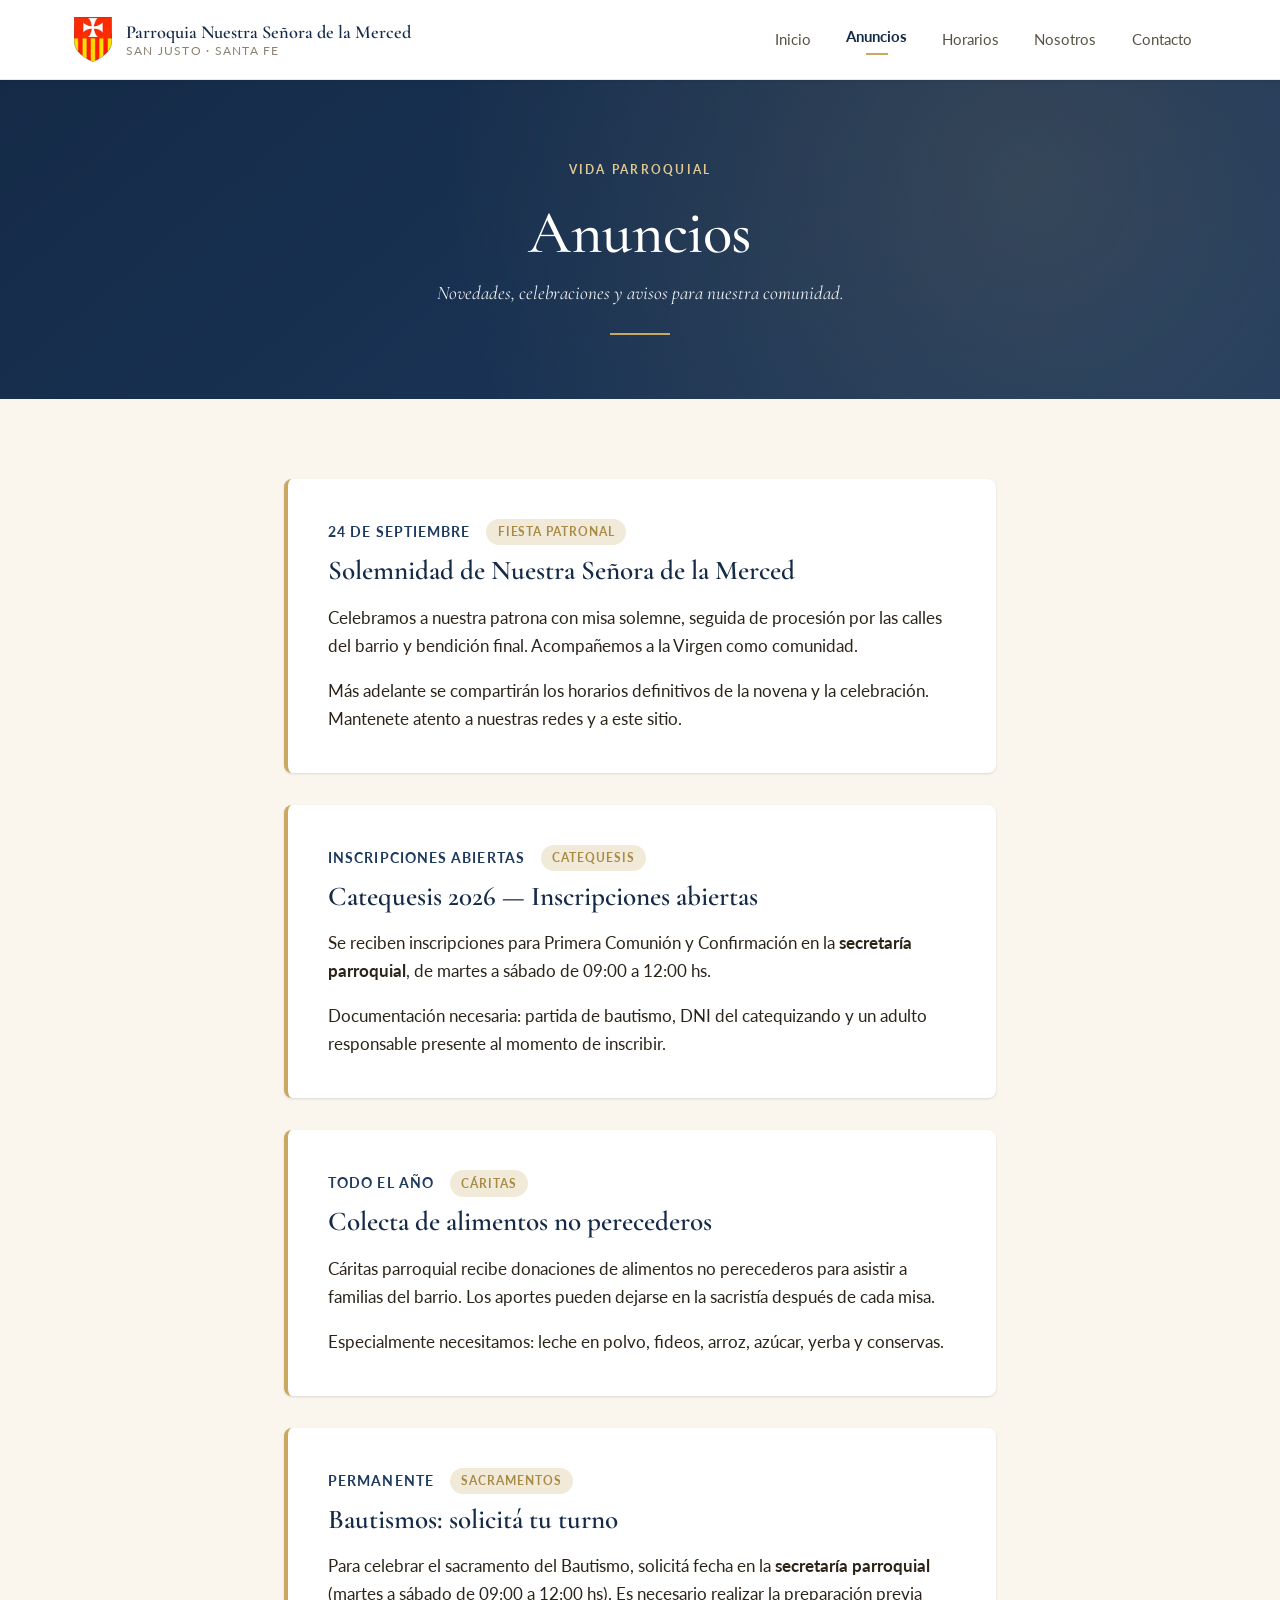
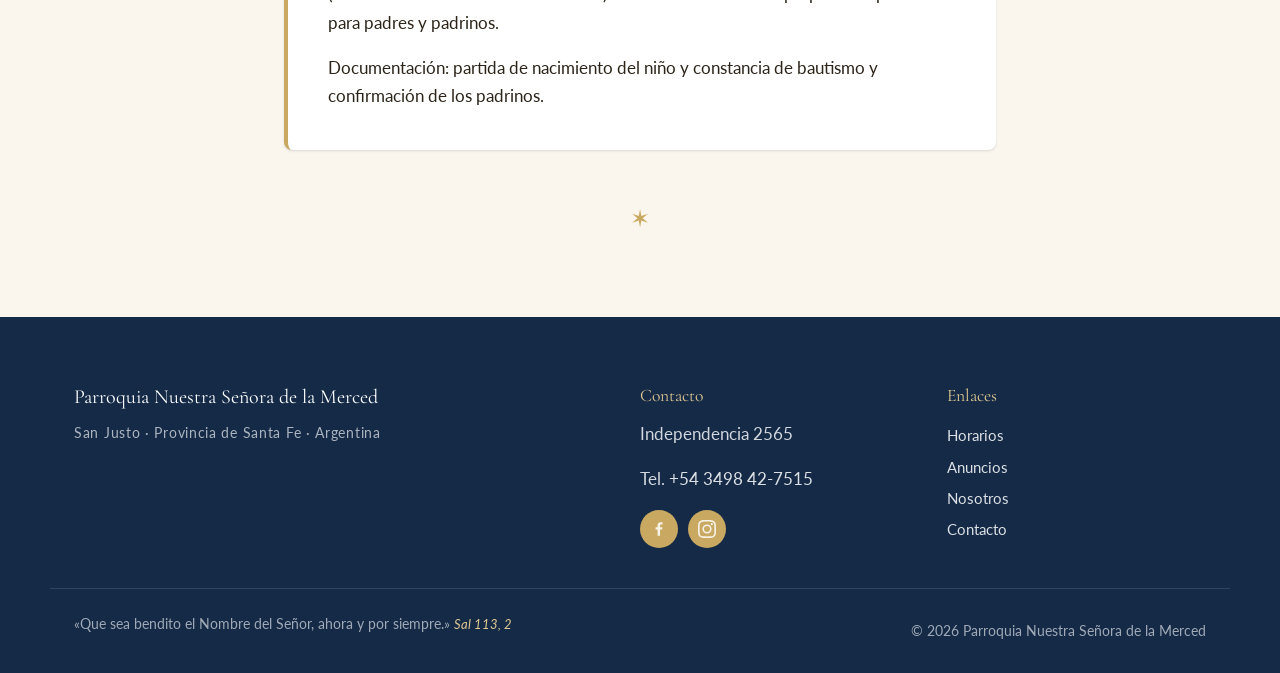
==== anuncios.html @ 60b3f8a2 "Sitio web inicial Parroquia Nuestra Señora de la Merced Sitio estático multipágina con estética cató" ====
<!DOCTYPE html>
<html lang="es-AR">
<head>
  <meta charset="UTF-8">
  <meta name="viewport" content="width=device-width, initial-scale=1.0">
  <title>Anuncios — Parroquia Nuestra Señora de la Merced</title>
  <meta name="description" content="Anuncios y novedades de la Parroquia Nuestra Señora de la Merced de San Justo, Santa Fe.">
  <link rel="icon" type="image/x-icon" href="img/favicon.ico">
  <link rel="preconnect" href="https://fonts.googleapis.com">
  <link rel="preconnect" href="https://fonts.gstatic.com" crossorigin>
  <link href="https://fonts.googleapis.com/css2?family=Cormorant+Garamond:wght@400;500;600;700&family=Lato:wght@300;400;700&display=swap" rel="stylesheet">
  <link rel="stylesheet" href="css/styles.css">
</head>
<body>
  <header class="site-header">
    <div class="header-inner container">
      <a href="index.html" class="brand">
        <span class="brand-mark"><img src="img/escudo.png" alt="Escudo parroquial"></span>
        <span class="brand-text">
          <span class="brand-title">Parroquia Nuestra Señora de la Merced</span>
          <span class="brand-sub">San Justo &middot; Santa Fe</span>
        </span>
      </a>
      <button class="nav-toggle" aria-label="Abrir menú" aria-expanded="false">
        <span></span><span></span><span></span>
      </button>
      <nav class="site-nav" aria-label="Principal">
        <a href="index.html">Inicio</a>
        <a href="anuncios.html" class="active">Anuncios</a>
        <a href="horarios.html">Horarios</a>
        <a href="nosotros.html">Nosotros</a>
        <a href="contacto.html">Contacto</a>
      </nav>
    </div>
  </header>

  <main>
    <section class="page-hero">
      <div class="container">
        <p class="eyebrow">Vida parroquial</p>
        <h1>Anuncios</h1>
        <p class="page-sub">Novedades, celebraciones y avisos para nuestra comunidad.</p>
      </div>
    </section>

    <section class="section">
      <div class="container narrow">
        <!-- ANUNCIO: para agregar uno nuevo, copiá este bloque <article> entero y pegalo arriba del más reciente. Cambiá fecha, título y texto. -->
        <article class="announcement">
          <header class="announcement-head">
            <time class="announcement-date" datetime="2026-09-24">24 de septiembre</time>
            <span class="announcement-tag">Fiesta Patronal</span>
          </header>
          <h2>Solemnidad de Nuestra Señora de la Merced</h2>
          <p>Celebramos a nuestra patrona con misa solemne, seguida de procesión por las calles del barrio y bendición final. Acompañemos a la Virgen como comunidad.</p>
          <p>Más adelante se compartirán los horarios definitivos de la novena y la celebración. Mantenete atento a nuestras redes y a este sitio.</p>
        </article>

        <article class="announcement">
          <header class="announcement-head">
            <time class="announcement-date">Inscripciones abiertas</time>
            <span class="announcement-tag">Catequesis</span>
          </header>
          <h2>Catequesis 2026 — Inscripciones abiertas</h2>
          <p>Se reciben inscripciones para Primera Comunión y Confirmación en la <strong>secretaría parroquial</strong>, de martes a sábado de 09:00 a 12:00 hs.</p>
          <p>Documentación necesaria: partida de bautismo, DNI del catequizando y un adulto responsable presente al momento de inscribir.</p>
        </article>

        <article class="announcement">
          <header class="announcement-head">
            <time class="announcement-date">Todo el año</time>
            <span class="announcement-tag">Cáritas</span>
          </header>
          <h2>Colecta de alimentos no perecederos</h2>
          <p>Cáritas parroquial recibe donaciones de alimentos no perecederos para asistir a familias del barrio. Los aportes pueden dejarse en la sacristía después de cada misa.</p>
          <p>Especialmente necesitamos: leche en polvo, fideos, arroz, azúcar, yerba y conservas.</p>
        </article>

        <article class="announcement">
          <header class="announcement-head">
            <time class="announcement-date">Permanente</time>
            <span class="announcement-tag">Sacramentos</span>
          </header>
          <h2>Bautismos: solicitá tu turno</h2>
          <p>Para celebrar el sacramento del Bautismo, solicitá fecha en la <strong>secretaría parroquial</strong> (martes a sábado de 09:00 a 12:00 hs). Es necesario realizar la preparación previa para padres y padrinos.</p>
          <p>Documentación: partida de nacimiento del niño y constancia de bautismo y confirmación de los padrinos.</p>
        </article>

        <div class="end-mark" aria-hidden="true">✶</div>
      </div>
    </section>
  </main>

  <footer class="site-footer">
    <div class="container footer-grid">
      <div>
        <p class="footer-brand">Parroquia Nuestra Señora de la Merced</p>
        <p class="footer-sub">San Justo &middot; Provincia de Santa Fe &middot; Argentina</p>
      </div>
      <div>
        <p class="footer-heading">Contacto</p>
        <p>Independencia 2565</p>
        <p>Tel. <a href="tel:+543498427515">+54 3498 42-7515</a></p>
        <div class="footer-social">
          <a href="https://www.facebook.com/lamercedsj/" target="_blank" rel="noopener" class="social-link" aria-label="Facebook">
            <svg viewBox="0 0 24 24" aria-hidden="true"><path d="M13.397 20.997v-8.196h2.765l.412-3.209h-3.177V7.548c0-.926.258-1.56 1.587-1.56h1.684V3.127c-.292-.039-1.292-.125-2.46-.125-2.434 0-4.097 1.486-4.097 4.213v2.355h-2.752v3.209h2.752v8.218h3.286z"/></svg>
          </a>
          <a href="https://www.instagram.com/lamercedsj/" target="_blank" rel="noopener" class="social-link" aria-label="Instagram">
            <svg viewBox="0 0 24 24" aria-hidden="true"><path d="M12 2.163c3.204 0 3.584.012 4.85.07 3.252.148 4.771 1.691 4.919 4.919.058 1.265.069 1.645.069 4.849 0 3.205-.012 3.584-.069 4.849-.149 3.225-1.664 4.771-4.919 4.919-1.266.058-1.644.07-4.85.07-3.204 0-3.584-.012-4.849-.07-3.26-.149-4.771-1.699-4.919-4.92-.058-1.265-.07-1.644-.07-4.849 0-3.204.013-3.583.07-4.849.149-3.227 1.664-4.771 4.919-4.919 1.266-.057 1.645-.069 4.849-.069zM12 0C8.741 0 8.333.014 7.053.072 2.695.272.273 2.69.073 7.052.014 8.333 0 8.741 0 12c0 3.259.014 3.668.072 4.948.2 4.358 2.618 6.78 6.98 6.98C8.333 23.986 8.741 24 12 24c3.259 0 3.668-.014 4.948-.072 4.354-.2 6.782-2.618 6.979-6.98.059-1.28.073-1.689.073-4.948 0-3.259-.014-3.667-.072-4.947-.196-4.354-2.617-6.78-6.979-6.98C15.668.014 15.259 0 12 0zm0 5.838a6.162 6.162 0 100 12.324 6.162 6.162 0 000-12.324zM12 16a4 4 0 110-8 4 4 0 010 8zm6.406-11.845a1.44 1.44 0 100 2.881 1.44 1.44 0 000-2.881z"/></svg>
          </a>
        </div>
      </div>
      <div>
        <p class="footer-heading">Enlaces</p>
        <ul class="footer-links">
          <li><a href="horarios.html">Horarios</a></li>
          <li><a href="anuncios.html">Anuncios</a></li>
          <li><a href="nosotros.html">Nosotros</a></li>
          <li><a href="contacto.html">Contacto</a></li>
        </ul>
      </div>
    </div>
    <div class="container footer-bottom">
      <p>«Que sea bendito el Nombre del Señor, ahora y por siempre.» <span class="cite">Sal 113, 2</span></p>
      <p class="copyright">© <span id="year"></span> Parroquia Nuestra Señora de la Merced</p>
    </div>
  </footer>

  <script src="js/main.js"></script>
</body>
</html>
---- css/styles.css ----
/* =========================================================
   Parroquia Nuestra Señora de la Merced — Hoja de estilos
   Paleta: azul mariano, dorado, crema. Estilo clásico católico.
   ========================================================= */

:root {
  --color-primary: #1e3a5f;
  --color-primary-dark: #142a47;
  --color-primary-light: #2d4f7a;
  --color-gold: #c9a961;
  --color-gold-dark: #a88b46;
  --color-gold-light: #e1c891;
  --color-cream: #faf6ee;
  --color-cream-dark: #f1ead9;
  --color-text: #2c2419;
  --color-text-soft: #5a5246;
  --color-muted: #8a8275;
  --color-white: #ffffff;
  --color-overlay: rgba(20, 42, 71, 0.78);

  --font-serif: 'Cormorant Garamond', 'Garamond', Georgia, serif;
  --font-sans: 'Lato', -apple-system, BlinkMacSystemFont, 'Segoe UI', sans-serif;

  --shadow-sm: 0 1px 3px rgba(20, 42, 71, 0.08), 0 1px 2px rgba(20, 42, 71, 0.06);
  --shadow-md: 0 4px 12px rgba(20, 42, 71, 0.10), 0 2px 4px rgba(20, 42, 71, 0.06);
  --shadow-lg: 0 12px 32px rgba(20, 42, 71, 0.14);

  --radius-sm: 4px;
  --radius-md: 8px;

  --container-max: 1180px;
  --container-narrow: 760px;
}

/* ---------- Reset / base ---------- */
*, *::before, *::after { box-sizing: border-box; }
html { scroll-behavior: smooth; }
body {
  margin: 0;
  font-family: var(--font-sans);
  font-size: 17px;
  line-height: 1.65;
  color: var(--color-text);
  background: var(--color-cream);
  -webkit-font-smoothing: antialiased;
  -moz-osx-font-smoothing: grayscale;
}
img { max-width: 100%; display: block; }
a { color: var(--color-primary); text-decoration: none; transition: color .2s ease; }
a:hover { color: var(--color-gold-dark); }

h1, h2, h3, h4 {
  font-family: var(--font-serif);
  font-weight: 600;
  color: var(--color-primary-dark);
  line-height: 1.2;
  margin: 0 0 .6em;
}
h1 { font-size: clamp(2.4rem, 5vw, 3.8rem); letter-spacing: -0.01em; }
h2 { font-size: clamp(1.8rem, 3.5vw, 2.6rem); }
h3 { font-size: 1.45rem; }

p { margin: 0 0 1em; }

.container {
  max-width: var(--container-max);
  margin: 0 auto;
  padding: 0 1.5rem;
}
.container.narrow {
  max-width: var(--container-narrow);
}

.cite {
  font-style: italic;
  color: var(--color-gold-dark);
  font-size: 0.92em;
  white-space: nowrap;
}

.eyebrow {
  text-transform: uppercase;
  letter-spacing: 0.18em;
  font-size: 0.78rem;
  color: var(--color-gold);
  font-weight: 700;
  margin-bottom: 1rem;
}

/* ---------- Header / Navegación ---------- */
.site-header {
  background: var(--color-white);
  border-bottom: 1px solid var(--color-cream-dark);
  box-shadow: var(--shadow-sm);
  position: sticky;
  top: 0;
  z-index: 100;
}
.header-inner {
  display: flex;
  align-items: center;
  justify-content: space-between;
  gap: 2rem;
  padding-top: 1rem;
  padding-bottom: 1rem;
}
.brand {
  display: flex;
  align-items: center;
  gap: 0.85rem;
  color: var(--color-primary-dark);
}
.brand:hover { color: var(--color-primary-dark); }
.brand-mark {
  font-size: 1.8rem;
  color: var(--color-gold);
  line-height: 1;
  display: flex;
  align-items: center;
}
.brand-mark img {
  width: 38px;
  height: auto;
  display: block;
}
.brand-text { display: flex; flex-direction: column; line-height: 1.1; }
.brand-title {
  font-family: var(--font-serif);
  font-weight: 600;
  font-size: 1.15rem;
  color: var(--color-primary-dark);
}
.brand-sub {
  font-size: 0.78rem;
  letter-spacing: 0.1em;
  text-transform: uppercase;
  color: var(--color-muted);
  margin-top: 2px;
}

.site-nav {
  display: flex;
  gap: 0.4rem;
  align-items: center;
}
.site-nav a {
  font-size: 0.95rem;
  font-weight: 400;
  padding: 0.5rem 0.9rem;
  border-radius: var(--radius-sm);
  color: var(--color-text-soft);
  position: relative;
  transition: color .2s, background .2s;
}
.site-nav a:hover { color: var(--color-primary); background: var(--color-cream); }
.site-nav a.active {
  color: var(--color-primary-dark);
  font-weight: 700;
}
.site-nav a.active::after {
  content: "";
  display: block;
  width: 22px;
  height: 2px;
  background: var(--color-gold);
  margin: 4px auto 0;
}

.nav-toggle {
  display: none;
  flex-direction: column;
  gap: 5px;
  width: 36px;
  height: 36px;
  background: transparent;
  border: 0;
  cursor: pointer;
  padding: 8px 6px;
  align-items: stretch;
  justify-content: center;
}
.nav-toggle span {
  display: block;
  height: 2px;
  background: var(--color-primary-dark);
  transition: transform .2s;
}

/* ---------- Hero (home) ---------- */
.hero {
  position: relative;
  min-height: 78vh;
  display: flex;
  align-items: center;
  justify-content: center;
  text-align: center;
  color: var(--color-white);
  overflow: hidden;
  background:
    linear-gradient(160deg, rgba(20,42,71,0.78) 0%, rgba(30,58,95,0.72) 50%, rgba(20,42,71,0.85) 100%),
    url('../img/fachada.jpg') center 30% / cover no-repeat;
}
.hero::before {
  content: "";
  position: absolute;
  inset: 0;
  background-image:
    radial-gradient(circle at 30% 20%, rgba(201, 169, 97, 0.18), transparent 55%),
    radial-gradient(circle at 70% 80%, rgba(201, 169, 97, 0.12), transparent 60%);
  pointer-events: none;
}
.hero::after {
  content: "✦";
  position: absolute;
  top: 6%;
  left: 50%;
  transform: translateX(-50%);
  color: rgba(225, 200, 145, 0.45);
  font-size: 2.4rem;
  pointer-events: none;
}
.hero-content {
  position: relative;
  z-index: 2;
  padding: 5rem 1.5rem;
  max-width: 900px;
}
.hero-content .eyebrow { color: var(--color-gold-light); }
.hero h1 {
  color: var(--color-white);
  font-weight: 500;
  font-size: clamp(2.4rem, 5.5vw, 4.2rem);
  margin-bottom: 1.5rem;
  text-shadow: 0 2px 24px rgba(0,0,0,0.35);
}
.hero-tagline {
  font-family: var(--font-serif);
  font-style: italic;
  font-size: clamp(1.15rem, 2vw, 1.4rem);
  color: rgba(255,255,255,0.92);
  max-width: 640px;
  margin: 0 auto 2.5rem;
  line-height: 1.5;
}
.hero-tagline .cite { color: var(--color-gold-light); }
.hero-actions {
  display: flex;
  gap: 1rem;
  justify-content: center;
  flex-wrap: wrap;
}

/* ---------- Botones ---------- */
.btn {
  display: inline-block;
  padding: 0.85rem 1.8rem;
  font-family: var(--font-sans);
  font-size: 0.95rem;
  font-weight: 700;
  letter-spacing: 0.04em;
  text-transform: uppercase;
  border-radius: var(--radius-sm);
  border: 2px solid transparent;
  cursor: pointer;
  transition: all .2s ease;
  text-align: center;
}
.btn-primary {
  background: var(--color-gold);
  color: var(--color-primary-dark);
  border-color: var(--color-gold);
}
.btn-primary:hover {
  background: var(--color-gold-dark);
  border-color: var(--color-gold-dark);
  color: var(--color-white);
}
.btn-ghost {
  background: transparent;
  color: var(--color-white);
  border-color: rgba(255,255,255,0.5);
}
.btn-ghost:hover {
  background: rgba(255,255,255,0.1);
  border-color: var(--color-white);
  color: var(--color-white);
}
.btn-outline {
  background: transparent;
  color: var(--color-primary-dark);
  border-color: var(--color-primary);
}
.btn-outline:hover {
  background: var(--color-primary);
  color: var(--color-white);
}
.link-arrow {
  display: inline-block;
  font-weight: 700;
  font-size: 0.92rem;
  letter-spacing: 0.02em;
  color: var(--color-primary);
  margin-top: 0.5rem;
}
.link-arrow:hover { color: var(--color-gold-dark); }

/* ---------- Page hero (subpáginas) ---------- */
.page-hero {
  background:
    radial-gradient(circle at 80% 30%, rgba(201, 169, 97, 0.15), transparent 55%),
    linear-gradient(140deg, #142a47 0%, #1e3a5f 100%);
  color: var(--color-white);
  padding: 5rem 0 4rem;
  text-align: center;
  position: relative;
}
.page-hero::after {
  content: "";
  display: block;
  width: 60px;
  height: 2px;
  background: var(--color-gold);
  margin: 1.5rem auto 0;
}
.page-hero h1 {
  color: var(--color-white);
  font-weight: 500;
  margin-bottom: 0.5rem;
}
.page-hero .eyebrow { color: var(--color-gold-light); }
.page-sub {
  font-family: var(--font-serif);
  font-style: italic;
  font-size: 1.2rem;
  opacity: 0.92;
  margin: 0;
}

/* ---------- Secciones ---------- */
.section {
  padding: 5rem 0;
}
.section-alt {
  background: var(--color-cream-dark);
  border-top: 1px solid rgba(201,169,97,0.2);
  border-bottom: 1px solid rgba(201,169,97,0.2);
}
.section-dark {
  background:
    radial-gradient(circle at 50% 50%, rgba(201,169,97,0.12), transparent 70%),
    linear-gradient(135deg, #1e3a5f, #142a47);
  color: var(--color-white);
}
.section-dark h2, .section-dark h3 { color: var(--color-white); }

.section-header {
  text-align: center;
  margin-bottom: 3rem;
}
.section-sub {
  color: var(--color-text-soft);
  font-family: var(--font-serif);
  font-style: italic;
  font-size: 1.15rem;
  margin: 0;
}

/* ---------- Ornamentos ---------- */
.ornament, .ornament-large, .ornament-mini {
  color: var(--color-gold);
  text-align: center;
  line-height: 1;
}
.ornament { font-size: 2rem; margin-bottom: 1rem; }
.ornament-large { font-size: 2.5rem; margin-bottom: 1.5rem; }
.ornament-mini { font-size: 1.3rem; display: inline-block; margin-bottom: 0.6rem; }
.ornament-mini.centered { display: block; }

.divider {
  text-align: center;
  margin: 3rem 0;
  position: relative;
}
.divider::before {
  content: "";
  position: absolute;
  top: 50%;
  left: 0;
  right: 0;
  height: 1px;
  background: linear-gradient(to right, transparent, var(--color-gold-light), transparent);
}
.divider span {
  position: relative;
  display: inline-block;
  background: var(--color-cream);
  padding: 0 1rem;
  color: var(--color-gold);
  font-size: 1.1rem;
}
.end-mark {
  text-align: center;
  color: var(--color-gold);
  font-size: 1.5rem;
  margin-top: 3rem;
  letter-spacing: 1rem;
  padding-left: 1rem;
}

/* ---------- Layouts ---------- */
.two-col {
  display: grid;
  grid-template-columns: 1.2fr 1fr;
  gap: 3rem;
  align-items: center;
}
.three-col {
  display: grid;
  grid-template-columns: repeat(3, 1fr);
  gap: 2rem;
}
.cards-grid {
  display: grid;
  grid-template-columns: repeat(auto-fit, minmax(280px, 1fr));
  gap: 1.5rem;
}
.centered-action {
  text-align: center;
  margin-top: 3rem;
}
.centered-text { text-align: center; }

/* ---------- Schedule card (home) ---------- */
.schedule-card {
  background: var(--color-white);
  padding: 2.5rem;
  border-radius: var(--radius-md);
  box-shadow: var(--shadow-md);
  border-top: 4px solid var(--color-gold);
}
.schedule-card h3 {
  margin-top: 0;
  color: var(--color-primary-dark);
  border-bottom: 1px solid var(--color-cream-dark);
  padding-bottom: 0.6rem;
}
.mini-schedule {
  list-style: none;
  padding: 0;
  margin: 0 0 1rem;
}
.mini-schedule li {
  display: flex;
  justify-content: space-between;
  gap: 1rem;
  padding: 0.7rem 0;
  border-bottom: 1px dashed var(--color-cream-dark);
  font-size: 0.98rem;
}
.mini-schedule li:last-child { border-bottom: 0; }
.mini-schedule .day { font-weight: 700; color: var(--color-primary); }
.mini-schedule .time { color: var(--color-text-soft); }

.ornament-block .ornament { text-align: left; }

/* ---------- Cards ---------- */
.card {
  background: var(--color-white);
  padding: 2rem;
  border-radius: var(--radius-md);
  box-shadow: var(--shadow-sm);
  border-top: 3px solid var(--color-gold);
  transition: transform .2s, box-shadow .2s;
}
.card:hover {
  transform: translateY(-3px);
  box-shadow: var(--shadow-md);
}
.card h3 { margin: 0.4rem 0 0.8rem; }
.card-date {
  font-size: 0.78rem;
  text-transform: uppercase;
  letter-spacing: 0.12em;
  color: var(--color-gold-dark);
  font-weight: 700;
}

/* ---------- Quote block ---------- */
.quote-block {
  text-align: center;
  max-width: 820px;
}
.quote-block blockquote {
  font-family: var(--font-serif);
  font-style: italic;
  font-size: clamp(1.3rem, 2.4vw, 1.7rem);
  line-height: 1.5;
  margin: 0 0 1.2rem;
  color: rgba(255,255,255,0.95);
  position: relative;
  padding: 0 1.5rem;
}
.quote-block blockquote::before,
.quote-block blockquote::after {
  color: var(--color-gold-light);
  font-size: 2rem;
  font-family: var(--font-serif);
  line-height: 0;
  vertical-align: -0.2em;
}
.quote-author {
  color: var(--color-gold-light);
  letter-spacing: 0.08em;
  text-transform: uppercase;
  font-size: 0.85rem;
  font-weight: 700;
  margin: 0;
}

/* ---------- Info blocks (3-col home) ---------- */
.info-block {
  text-align: center;
  padding: 1rem;
}
.info-icon {
  width: 64px;
  height: 64px;
  margin: 0 auto 1.2rem;
  display: flex;
  align-items: center;
  justify-content: center;
  font-size: 1.8rem;
  color: var(--color-gold);
  border: 2px solid var(--color-gold);
  border-radius: 50%;
  background: var(--color-white);
}
.info-block h3 { margin-bottom: 0.6rem; }

/* ---------- Anuncios (página) ---------- */
.announcement {
  background: var(--color-white);
  padding: 2.5rem;
  border-radius: var(--radius-md);
  box-shadow: var(--shadow-sm);
  border-left: 4px solid var(--color-gold);
  margin-bottom: 2rem;
}
.announcement-head {
  display: flex;
  align-items: center;
  gap: 1rem;
  margin-bottom: 0.6rem;
  flex-wrap: wrap;
}
.announcement-date {
  color: var(--color-primary);
  font-weight: 700;
  text-transform: uppercase;
  letter-spacing: 0.08em;
  font-size: 0.85rem;
}
.announcement-tag {
  background: var(--color-cream-dark);
  color: var(--color-gold-dark);
  padding: 0.2rem 0.7rem;
  border-radius: 999px;
  font-size: 0.75rem;
  text-transform: uppercase;
  letter-spacing: 0.08em;
  font-weight: 700;
}
.announcement h2 {
  margin: 0.2rem 0 1rem;
  font-size: 1.7rem;
}
.announcement p:last-child { margin-bottom: 0; }

/* ---------- Schedule (horarios) ---------- */
.schedule-grid {
  display: grid;
  grid-template-columns: repeat(auto-fit, minmax(310px, 1fr));
  gap: 2rem;
}
.schedule-block {
  background: var(--color-white);
  padding: 2.2rem;
  border-radius: var(--radius-md);
  box-shadow: var(--shadow-sm);
  border-top: 4px solid var(--color-primary);
}
.schedule-icon {
  font-size: 2rem;
  color: var(--color-gold);
  margin-bottom: 0.5rem;
  line-height: 1;
}
.schedule-block h2 {
  font-size: 1.6rem;
  margin: 0 0 1rem;
}
.schedule-table {
  width: 100%;
  border-collapse: collapse;
  margin: 0.5rem 0;
}
.schedule-table th, .schedule-table td {
  text-align: left;
  padding: 0.7rem 0;
  border-bottom: 1px dashed var(--color-cream-dark);
  font-weight: 400;
  vertical-align: top;
}
.schedule-table th {
  color: var(--color-primary);
  font-weight: 700;
  font-size: 0.95rem;
  white-space: nowrap;
  padding-right: 1rem;
}
.schedule-table td {
  color: var(--color-text-soft);
  text-align: right;
}
.schedule-table tr:last-child th,
.schedule-table tr:last-child td { border-bottom: 0; }
.schedule-note {
  font-size: 0.9rem;
  color: var(--color-muted);
  font-style: italic;
  margin: 1rem 0 0;
}

.sacraments-grid {
  display: grid;
  grid-template-columns: repeat(auto-fit, minmax(280px, 1fr));
  gap: 1.5rem;
}
.sacrament {
  background: var(--color-white);
  padding: 1.8rem;
  border-radius: var(--radius-md);
  box-shadow: var(--shadow-sm);
  border-bottom: 3px solid var(--color-gold);
}
.sacrament h3 {
  color: var(--color-primary-dark);
  border-bottom: 1px solid var(--color-cream-dark);
  padding-bottom: 0.5rem;
  margin-bottom: 0.8rem;
}
.sacrament-req {
  font-size: 0.92rem;
  color: var(--color-text-soft);
  margin-top: 0.8rem;
  padding-top: 0.8rem;
  border-top: 1px dashed var(--color-cream-dark);
}

/* ---------- Prose (Nosotros) ---------- */
.prose h2 {
  text-align: center;
  margin-bottom: 1.5rem;
}
.prose p {
  font-size: 1.07rem;
  line-height: 1.75;
  color: var(--color-text-soft);
}
.prose strong { color: var(--color-text); }
.bullet-list {
  list-style: none;
  padding: 0;
  margin: 1.2rem 0;
}
.bullet-list li {
  padding: 0.5rem 0 0.5rem 1.8rem;
  position: relative;
  color: var(--color-text-soft);
  line-height: 1.6;
}
.bullet-list li::before {
  content: "✦";
  position: absolute;
  left: 0;
  top: 0.55rem;
  color: var(--color-gold);
  font-size: 0.9rem;
}

/* ---------- Contacto ---------- */
.contact-grid {
  display: grid;
  grid-template-columns: 1fr 1.2fr;
  gap: 2.5rem;
  align-items: stretch;
}
.contact-info {
  display: grid;
  grid-template-columns: repeat(2, 1fr);
  gap: 1.2rem;
  align-content: start;
}
.contact-card {
  background: var(--color-white);
  padding: 1.6rem;
  border-radius: var(--radius-md);
  box-shadow: var(--shadow-sm);
  text-align: center;
  border-top: 3px solid var(--color-gold);
}
.contact-icon {
  font-size: 1.7rem;
  color: var(--color-gold);
  margin-bottom: 0.4rem;
}
.contact-card h3 {
  font-size: 1.15rem;
  margin: 0 0 0.4rem;
}
.contact-card p {
  font-size: 0.95rem;
  color: var(--color-text-soft);
  margin: 0;
}
.map-wrapper {
  background: var(--color-white);
  padding: 0.8rem;
  border-radius: var(--radius-md);
  box-shadow: var(--shadow-md);
  display: flex;
  flex-direction: column;
  min-height: 360px;
}
.map-wrapper iframe {
  flex: 1;
  width: 100%;
  border: 0;
  border-radius: var(--radius-sm);
  min-height: 360px;
}
.map-link {
  text-align: center;
  margin: 0.8rem 0 0.2rem;
  font-size: 0.9rem;
}

/* ---------- Footer ---------- */
.site-footer {
  background: var(--color-primary-dark);
  color: rgba(255,255,255,0.82);
  padding: 4rem 0 1.5rem;
  margin-top: 0;
}
.footer-grid {
  display: grid;
  grid-template-columns: 2fr 1fr 1fr;
  gap: 3rem;
  padding-bottom: 2.5rem;
  border-bottom: 1px solid rgba(255,255,255,0.12);
}
.footer-brand {
  font-family: var(--font-serif);
  font-size: 1.25rem;
  color: var(--color-white);
  margin: 0 0 0.4rem;
}
.footer-sub {
  font-size: 0.88rem;
  color: rgba(255,255,255,0.65);
  letter-spacing: 0.05em;
  margin: 0;
}
.footer-heading {
  font-family: var(--font-serif);
  font-size: 1.1rem;
  color: var(--color-gold-light);
  margin: 0 0 0.6rem;
}
.site-footer a { color: rgba(255,255,255,0.85); }
.site-footer a:hover { color: var(--color-gold-light); }
.footer-links {
  list-style: none;
  padding: 0;
  margin: 0;
}
.footer-links li { padding: 0.2rem 0; font-size: 0.95rem; }
.footer-bottom {
  padding-top: 1.5rem;
  display: flex;
  justify-content: space-between;
  align-items: center;
  flex-wrap: wrap;
  gap: 1rem;
  font-size: 0.85rem;
  color: rgba(255,255,255,0.6);
}
.footer-bottom .cite { color: var(--color-gold-light); }
.copyright { margin: 0; }

/* ---------- Íconos redes sociales (footer) ---------- */
.footer-social {
  margin: 1rem 0 0;
  display: flex;
  gap: 0.6rem;
  align-items: center;
}
.social-link {
  display: inline-flex;
  align-items: center;
  justify-content: center;
  width: 38px;
  height: 38px;
  border-radius: 50%;
  background: var(--color-gold);
  color: var(--color-primary-dark);
  transition: background 0.2s ease, transform 0.2s ease;
}
.social-link:hover {
  background: var(--color-gold-light);
  color: var(--color-primary-dark);
  transform: translateY(-2px);
}
.social-link svg {
  width: 18px;
  height: 18px;
  fill: currentColor;
}

/* ---------- Banner interior (home, solo mobile) ---------- */
.feature-banner {
  display: none;
  width: 100%;
  margin: 0;
  background: var(--color-cream-dark);
}
.feature-banner img {
  width: 100%;
  height: auto;
  display: block;
}
@media (max-width: 720px) {
  .feature-banner { display: block; }
}

/* ---------- Patrona block (Nosotros) ---------- */
.patrona-block {
  display: grid;
  grid-template-columns: 1fr 1.4fr;
  gap: 3rem;
  align-items: center;
  margin: 1rem 0 2rem;
}
.patrona-image {
  position: relative;
  padding: 0.8rem;
  background: var(--color-white);
  border-radius: var(--radius-md);
  box-shadow: var(--shadow-md);
}
.patrona-image::before {
  content: "";
  position: absolute;
  inset: 0;
  border: 1px solid var(--color-gold-light);
  border-radius: var(--radius-md);
  pointer-events: none;
  margin: 6px;
}
.patrona-image img {
  width: 100%;
  height: auto;
  display: block;
  border-radius: var(--radius-sm);
}
.patrona-caption {
  font-family: var(--font-serif);
  font-style: italic;
  font-size: 0.95rem;
  color: var(--color-muted);
  text-align: center;
  margin: 0.8rem 0 0;
}

/* ---------- Page hero con imagen ---------- */
.page-hero.with-image {
  background:
    linear-gradient(160deg, rgba(20,42,71,0.82) 0%, rgba(30,58,95,0.78) 100%),
    url('../img/fachada.jpg') center 35% / cover no-repeat;
  padding: 6rem 0 5rem;
}

/* ---------- Responsive ---------- */
@media (max-width: 900px) {
  .two-col { grid-template-columns: 1fr; gap: 2.5rem; }
  .three-col { grid-template-columns: 1fr; gap: 2.5rem; }
  .contact-grid { grid-template-columns: 1fr; }
  .contact-info { grid-template-columns: repeat(2, 1fr); }
  .footer-grid { grid-template-columns: 1fr 1fr; gap: 2rem; }
  .patrona-block { grid-template-columns: 1fr; gap: 2rem; max-width: 460px; margin-left: auto; margin-right: auto; }
}
@media (max-width: 720px) {
  body { font-size: 16px; }
  .section { padding: 3.5rem 0; }
  .hero { min-height: 70vh; }
  .nav-toggle { display: flex; }
  .site-nav {
    display: none;
    position: absolute;
    top: 100%;
    left: 0;
    right: 0;
    background: var(--color-white);
    flex-direction: column;
    padding: 1rem;
    gap: 0;
    box-shadow: var(--shadow-md);
    border-top: 1px solid var(--color-cream-dark);
  }
  .site-nav.open { display: flex; }
  .site-nav a {
    padding: 0.85rem 1rem;
    border-radius: 0;
    border-bottom: 1px solid var(--color-cream-dark);
  }
  .site-nav a:last-child { border-bottom: 0; }
  .site-nav a.active::after { display: none; }
  .header-inner { flex-wrap: wrap; position: relative; }
  .brand-title { font-size: 1rem; }
  .footer-grid { grid-template-columns: 1fr; gap: 2rem; }
  .contact-info { grid-template-columns: 1fr; }
  .schedule-card, .announcement, .schedule-block { padding: 1.6rem; }
}
@media (max-width: 480px) {
  .brand-title { font-size: 0.95rem; }
  .brand-sub { font-size: 0.7rem; }
  .hero-actions { flex-direction: column; align-items: stretch; }
  .btn { width: 100%; }
}
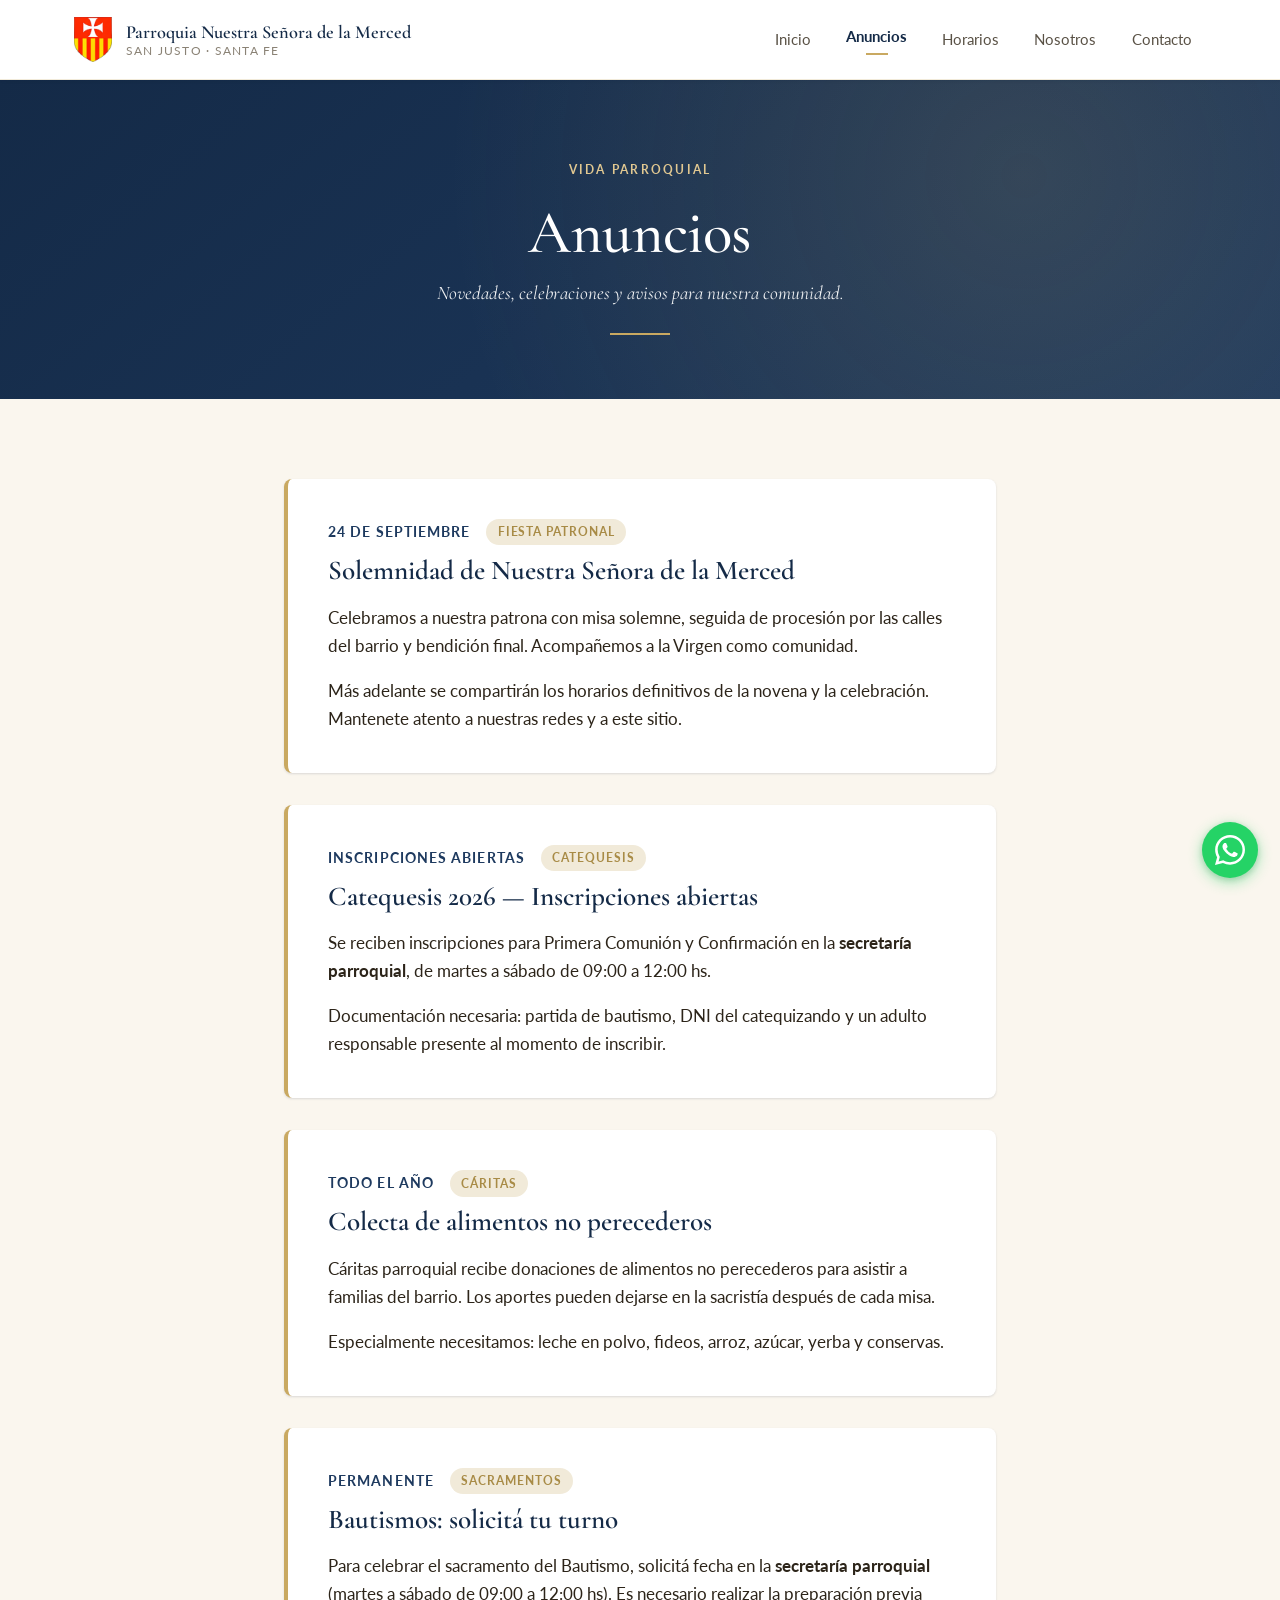
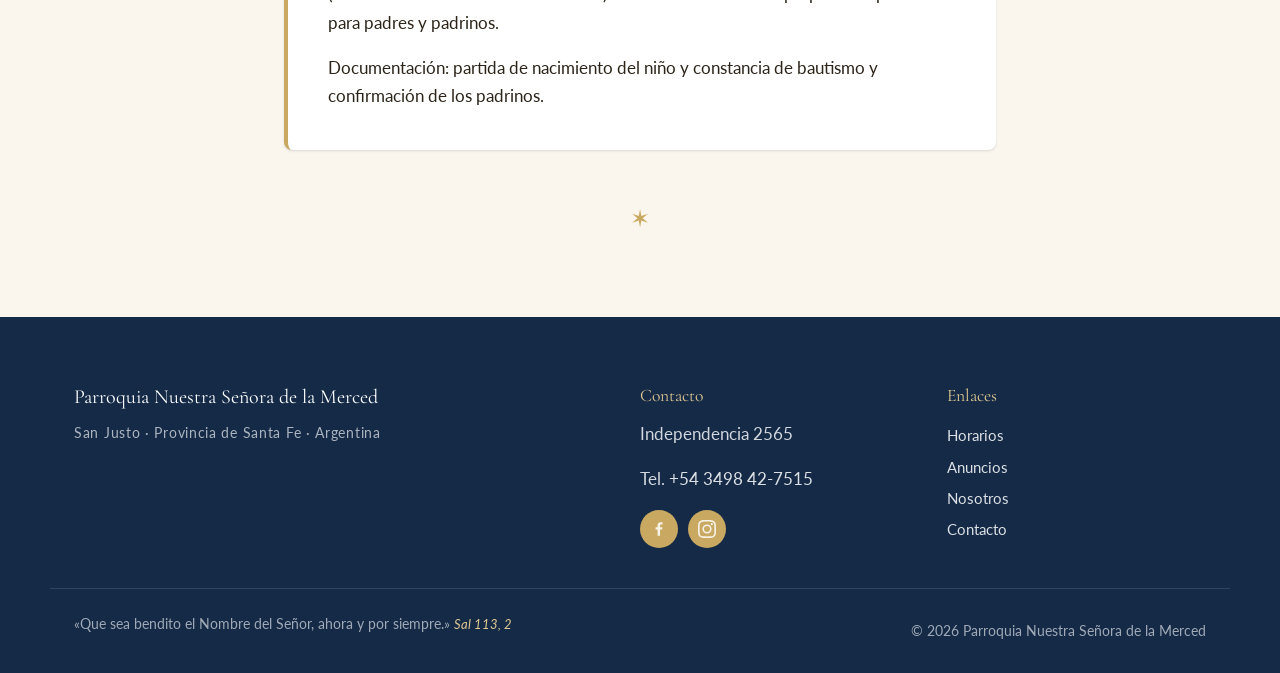
==== commit cdf5e59e: "Convertir el sitio en PWA, agregar bottom nav móvil, botón de WhatsApp y meta OG - PWA: manifest.jso" ====
--- a/anuncios.html
+++ b/anuncios.html
@@ -6,6 +6,22 @@
   <title>Anuncios — Parroquia Nuestra Señora de la Merced</title>
   <meta name="description" content="Anuncios y novedades de la Parroquia Nuestra Señora de la Merced de San Justo, Santa Fe.">
   <link rel="icon" type="image/x-icon" href="img/favicon.ico">
+
+  <!-- PWA -->
+  <link rel="manifest" href="manifest.json">
+  <meta name="theme-color" content="#1e3a5f">
+  <link rel="apple-touch-icon" href="img/escudo.png">
+
+  <!-- Open Graph / Redes sociales -->
+  <meta property="og:type" content="website">
+  <meta property="og:site_name" content="Parroquia Nuestra Señora de la Merced">
+  <meta property="og:locale" content="es_AR">
+  <meta property="og:title" content="Anuncios — Parroquia Nuestra Señora de la Merced">
+  <meta property="og:description" content="Novedades, celebraciones y avisos para nuestra comunidad parroquial en San Justo, Santa Fe.">
+  <meta property="og:url" content="https://gustiolmos.github.io/lamercedsj-web/anuncios.html">
+  <meta property="og:image" content="https://gustiolmos.github.io/lamercedsj-web/img/fachada.jpg">
+  <meta name="twitter:card" content="summary_large_image">
+
   <link rel="preconnect" href="https://fonts.googleapis.com">
   <link rel="preconnect" href="https://fonts.gstatic.com" crossorigin>
   <link href="https://fonts.googleapis.com/css2?family=Cormorant+Garamond:wght@400;500;600;700&family=Lato:wght@300;400;700&display=swap" rel="stylesheet">
@@ -126,6 +142,40 @@
     </div>
   </footer>
 
+  <a href="https://wa.me/5493498427515?text=Hola,%20me%20comunico%20desde%20el%20sitio%20web%20de%20la%20parroquia." class="wa-float" target="_blank" rel="noopener" aria-label="Escribir por WhatsApp">
+    <svg viewBox="0 0 24 24" aria-hidden="true"><path d="M17.498 14.382c-.301-.15-1.767-.867-2.04-.966-.273-.101-.473-.15-.673.15-.197.295-.771.964-.944 1.162-.175.195-.349.21-.646.075-.3-.15-1.263-.465-2.403-1.485-.888-.795-1.484-1.77-1.66-2.07-.174-.3-.019-.465.13-.615.136-.135.301-.345.451-.523.146-.181.194-.301.297-.496.1-.21.049-.375-.025-.524-.075-.15-.672-1.62-.922-2.206-.24-.584-.487-.51-.672-.51-.172-.015-.371-.015-.571-.015-.2 0-.523.074-.797.359-.273.3-1.045 1.02-1.045 2.475s1.07 2.865 1.219 3.075c.149.195 2.105 3.195 5.1 4.485.714.3 1.27.48 1.704.629.714.227 1.365.195 1.88.121.574-.091 1.767-.721 2.016-1.426.255-.705.255-1.29.18-1.425-.074-.135-.27-.21-.57-.345m-5.446 7.443h-.016c-1.77 0-3.524-.48-5.055-1.38l-.36-.214-3.75.975 1.005-3.645-.239-.375a9.869 9.869 0 01-1.51-5.26c0-5.445 4.455-9.885 9.942-9.885 2.654 0 5.145 1.035 7.021 2.91 1.875 1.875 2.909 4.365 2.909 7.02-.004 5.444-4.46 9.885-9.945 9.885M20.52 3.449C18.24 1.245 15.24 0 12.045 0 5.463 0 .104 5.334.101 11.893c0 2.096.549 4.14 1.595 5.945L0 24l6.335-1.652a12.062 12.062 0 005.71 1.447h.006c6.585 0 11.946-5.336 11.949-11.896 0-3.176-1.24-6.165-3.495-8.411"/></svg>
+  </a>
+
+  <nav class="bottom-nav" aria-label="Navegación principal">
+    <a href="index.html" class="bn-item">
+      <svg viewBox="0 0 24 24" aria-hidden="true"><path d="M12 3L2 12h3v9h6v-7h2v7h6v-9h3z"/></svg>
+      <span>Inicio</span>
+    </a>
+    <a href="anuncios.html" class="bn-item active">
+      <svg viewBox="0 0 24 24" aria-hidden="true"><path d="M12 22a2 2 0 002-2h-4a2 2 0 002 2zm6-6V11c0-3.07-1.63-5.64-4.5-6.32V4a1.5 1.5 0 00-3 0v.68C7.64 5.36 6 7.92 6 11v5l-2 2v1h16v-1l-2-2z"/></svg>
+      <span>Anuncios</span>
+    </a>
+    <a href="horarios.html" class="bn-item">
+      <svg viewBox="0 0 24 24" aria-hidden="true"><path d="M12 2C6.5 2 2 6.5 2 12s4.5 10 10 10 10-4.5 10-10S17.5 2 12 2zm0 18c-4.41 0-8-3.59-8-8s3.59-8 8-8 8 3.59 8 8-3.59 8-8 8zm.5-13H11v6l5.25 3.15.75-1.23-4.5-2.67V7z"/></svg>
+      <span>Horarios</span>
+    </a>
+    <a href="nosotros.html" class="bn-item">
+      <svg viewBox="0 0 24 24" aria-hidden="true"><path d="M12 2C6.48 2 2 6.48 2 12s4.48 10 10 10 10-4.48 10-10S17.52 2 12 2zm1 15h-2v-6h2v6zm0-8h-2V7h2v2z"/></svg>
+      <span>Nosotros</span>
+    </a>
+    <a href="contacto.html" class="bn-item">
+      <svg viewBox="0 0 24 24" aria-hidden="true"><path d="M12 2C8.13 2 5 5.13 5 9c0 5.25 7 13 7 13s7-7.75 7-13c0-3.87-3.13-7-7-7zm0 9.5a2.5 2.5 0 010-5 2.5 2.5 0 010 5z"/></svg>
+      <span>Contacto</span>
+    </a>
+  </nav>
+
   <script src="js/main.js"></script>
+  <script>
+    if ('serviceWorker' in navigator) {
+      window.addEventListener('load', function() {
+        navigator.serviceWorker.register('sw.js').catch(function() {});
+      });
+    }
+  </script>
 </body>
 </html>
--- a/css/styles.css
+++ b/css/styles.css
@@ -890,6 +890,39 @@
   padding: 6rem 0 5rem;
 }
 
+/* ---------- Bottom navigation (solo mobile) ---------- */
+.bottom-nav {
+  display: none;
+}
+
+/* ---------- Botón flotante de WhatsApp ---------- */
+.wa-float {
+  position: fixed;
+  bottom: 22px;
+  right: 22px;
+  width: 56px;
+  height: 56px;
+  background: #25D366;
+  color: #ffffff;
+  border-radius: 50%;
+  display: flex;
+  align-items: center;
+  justify-content: center;
+  box-shadow: 0 4px 14px rgba(37, 211, 102, 0.45), 0 2px 6px rgba(0,0,0,0.15);
+  z-index: 95;
+  transition: transform .2s ease, box-shadow .2s ease;
+}
+.wa-float:hover {
+  color: #ffffff;
+  transform: scale(1.06);
+  box-shadow: 0 6px 18px rgba(37, 211, 102, 0.55), 0 3px 8px rgba(0,0,0,0.2);
+}
+.wa-float svg {
+  width: 30px;
+  height: 30px;
+  fill: currentColor;
+}
+
 /* ---------- Responsive ---------- */
 @media (max-width: 900px) {
   .two-col { grid-template-columns: 1fr; gap: 2.5rem; }
@@ -900,36 +933,78 @@
   .patrona-block { grid-template-columns: 1fr; gap: 2rem; max-width: 460px; margin-left: auto; margin-right: auto; }
 }
 @media (max-width: 720px) {
-  body { font-size: 16px; }
+  body {
+    font-size: 16px;
+    padding-bottom: calc(64px + env(safe-area-inset-bottom));
+  }
   .section { padding: 3.5rem 0; }
   .hero { min-height: 70vh; }
-  .nav-toggle { display: flex; }
-  .site-nav {
-    display: none;
-    position: absolute;
-    top: 100%;
-    left: 0;
-    right: 0;
-    background: var(--color-white);
-    flex-direction: column;
-    padding: 1rem;
-    gap: 0;
-    box-shadow: var(--shadow-md);
-    border-top: 1px solid var(--color-cream-dark);
-  }
-  .site-nav.open { display: flex; }
-  .site-nav a {
-    padding: 0.85rem 1rem;
-    border-radius: 0;
-    border-bottom: 1px solid var(--color-cream-dark);
-  }
-  .site-nav a:last-child { border-bottom: 0; }
-  .site-nav a.active::after { display: none; }
-  .header-inner { flex-wrap: wrap; position: relative; }
+
+  /* En mobile el nav superior se oculta — la navegación va por la barra inferior */
+  .nav-toggle, .site-nav { display: none !important; }
+  .header-inner { flex-wrap: wrap; position: relative; justify-content: center; text-align: center; }
+  .brand { justify-content: center; }
   .brand-title { font-size: 1rem; }
   .footer-grid { grid-template-columns: 1fr; gap: 2rem; }
   .contact-info { grid-template-columns: 1fr; }
   .schedule-card, .announcement, .schedule-block { padding: 1.6rem; }
+
+  /* Barra de navegación inferior (estilo app) */
+  .bottom-nav {
+    display: flex;
+    position: fixed;
+    bottom: 0;
+    left: 0;
+    right: 0;
+    background: var(--color-white);
+    border-top: 1px solid var(--color-cream-dark);
+    box-shadow: 0 -2px 14px rgba(20, 42, 71, 0.10);
+    z-index: 90;
+    padding: 6px 0 calc(6px + env(safe-area-inset-bottom));
+  }
+  .bn-item {
+    flex: 1;
+    display: flex;
+    flex-direction: column;
+    align-items: center;
+    justify-content: center;
+    gap: 3px;
+    padding: 6px 4px;
+    color: var(--color-muted);
+    text-decoration: none;
+    font-size: 0.68rem;
+    font-weight: 700;
+    letter-spacing: 0.02em;
+    line-height: 1;
+    transition: color .15s ease;
+  }
+  .bn-item svg {
+    width: 22px;
+    height: 22px;
+    fill: currentColor;
+  }
+  .bn-item.active {
+    color: var(--color-primary);
+  }
+  .bn-item.active::before {
+    content: "";
+    position: absolute;
+    top: 0;
+    width: 28px;
+    height: 3px;
+    background: var(--color-gold);
+    border-radius: 0 0 3px 3px;
+  }
+  .bn-item { position: relative; }
+
+  /* WhatsApp tiene que estar arriba de la bottom-nav */
+  .wa-float {
+    bottom: calc(76px + env(safe-area-inset-bottom));
+    right: 16px;
+    width: 52px;
+    height: 52px;
+  }
+  .wa-float svg { width: 26px; height: 26px; }
 }
 @media (max-width: 480px) {
   .brand-title { font-size: 0.95rem; }
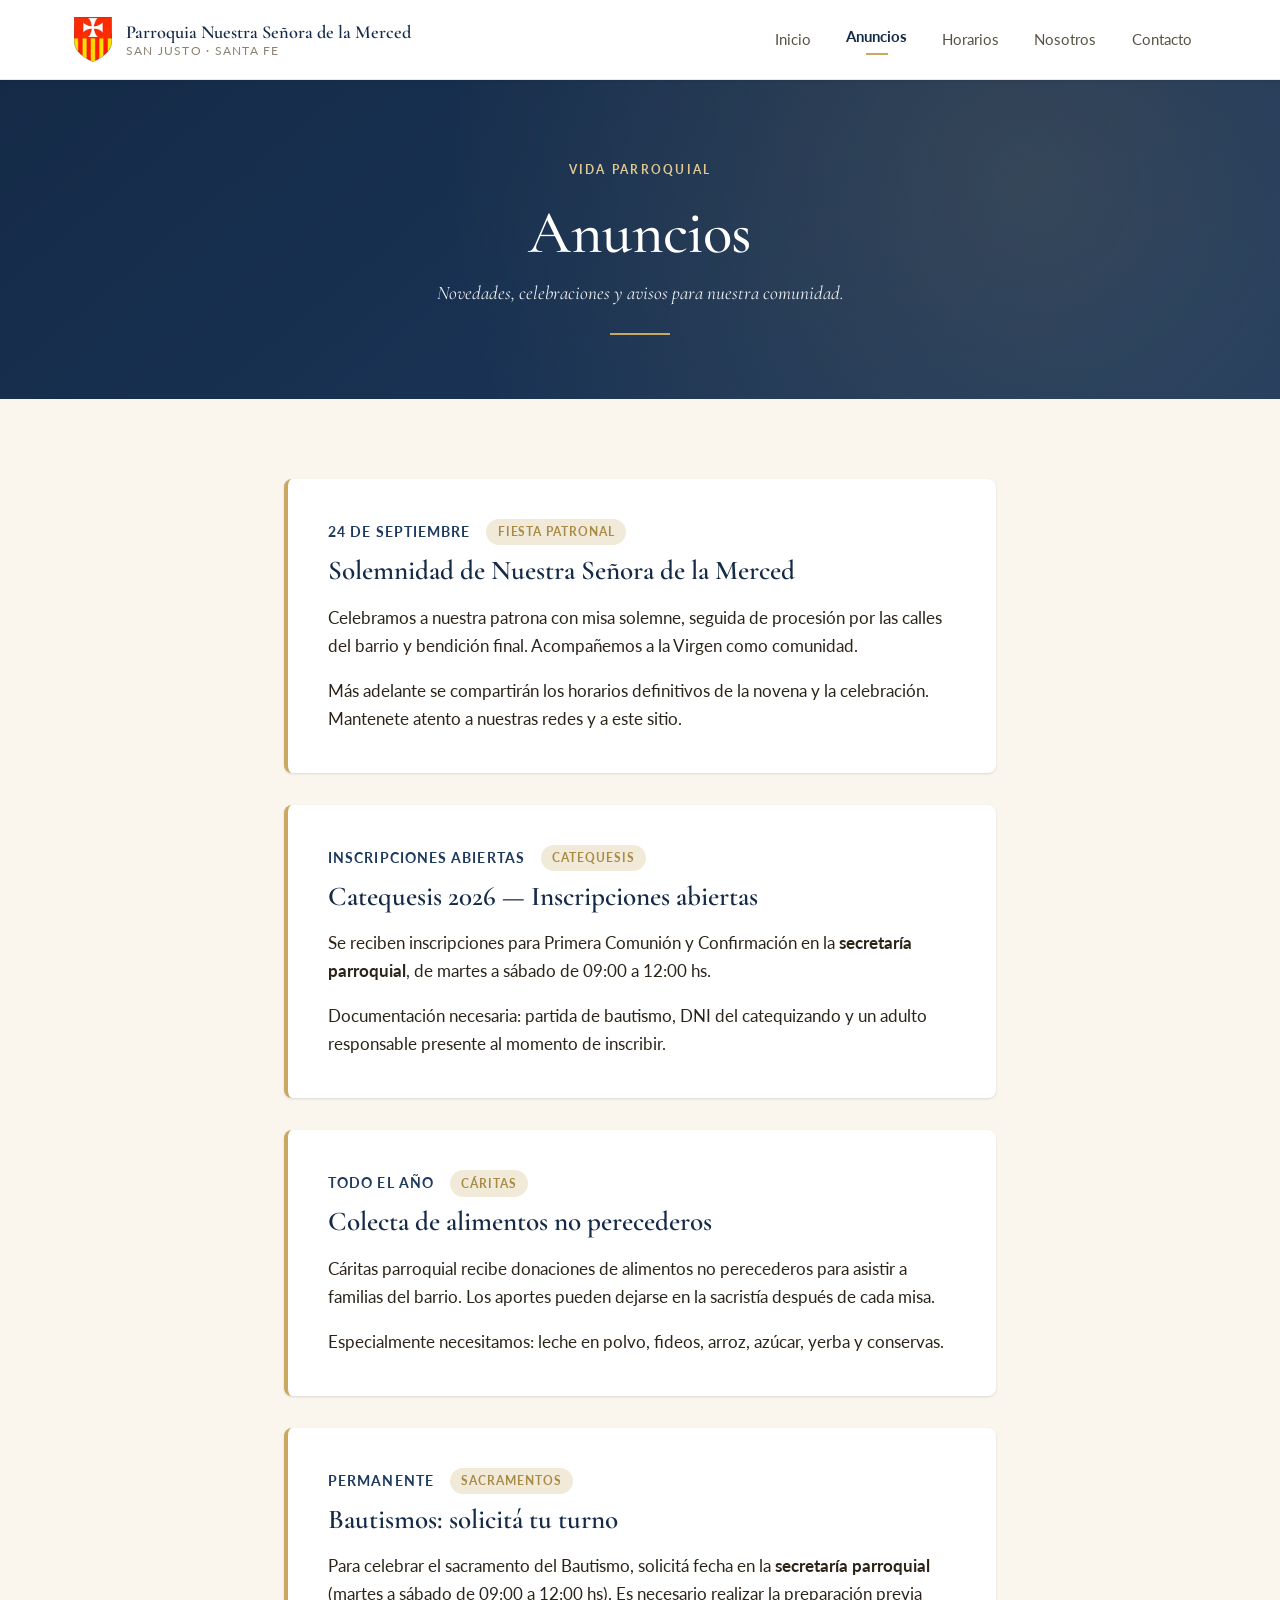
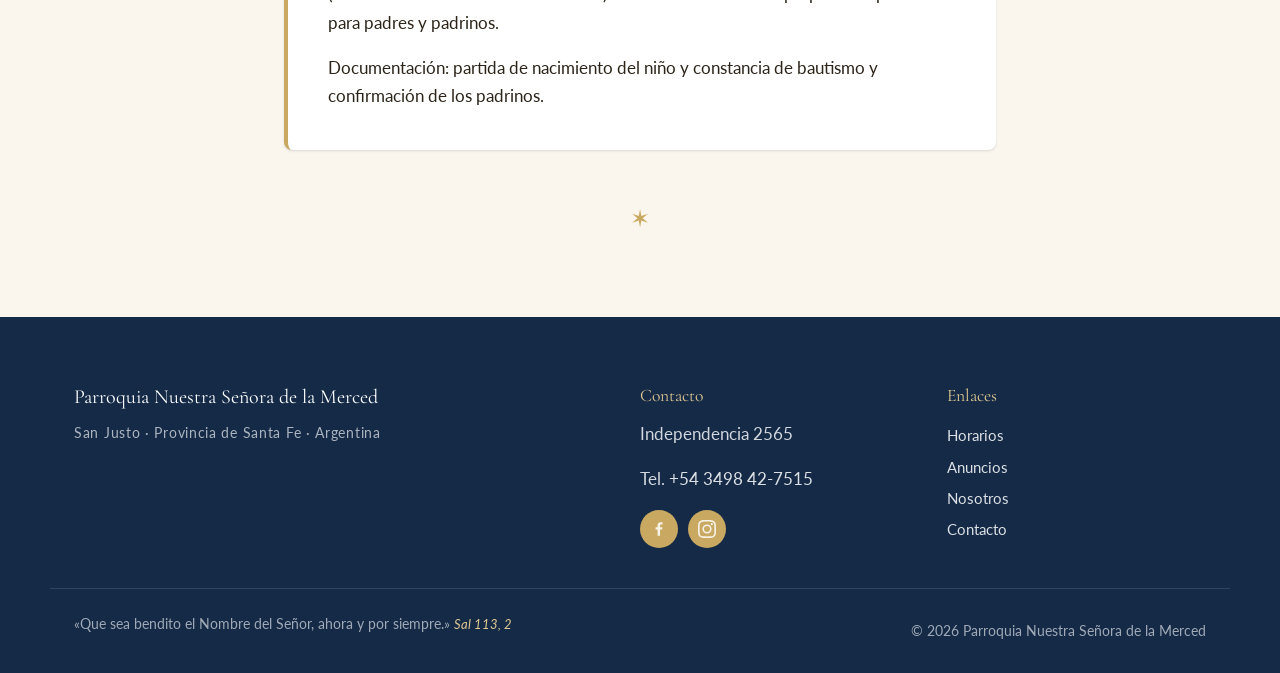
==== commit 88fcba44: "Cambiar ícono de la PWA por imagen propia (iglesia con cruz dorada) - Reemplaza el escudo por una im" ====
--- a/anuncios.html
+++ b/anuncios.html
@@ -10,7 +10,7 @@
   <!-- PWA -->
   <link rel="manifest" href="manifest.json">
   <meta name="theme-color" content="#1e3a5f">
-  <link rel="apple-touch-icon" href="img/escudo.png">
+  <link rel="apple-touch-icon" href="img/app-icon.jpg">
 
   <!-- Open Graph / Redes sociales -->
   <meta property="og:type" content="website">
--- a/css/styles.css
+++ b/css/styles.css
@@ -896,6 +896,12 @@
 }
 
 /* ---------- Botón flotante de WhatsApp ---------- */
+/* Botón oculto porque el teléfono parroquial es fijo (no tiene WhatsApp).
+   Para reactivarlo cuando haya un número real:
+   1) Borrar esta regla `.wa-float { display: none; }`
+   2) Actualizar el número en las 5 páginas (buscar 5493498427515) */
+.wa-float { display: none !important; }
+
 .wa-float {
   position: fixed;
   bottom: 22px;
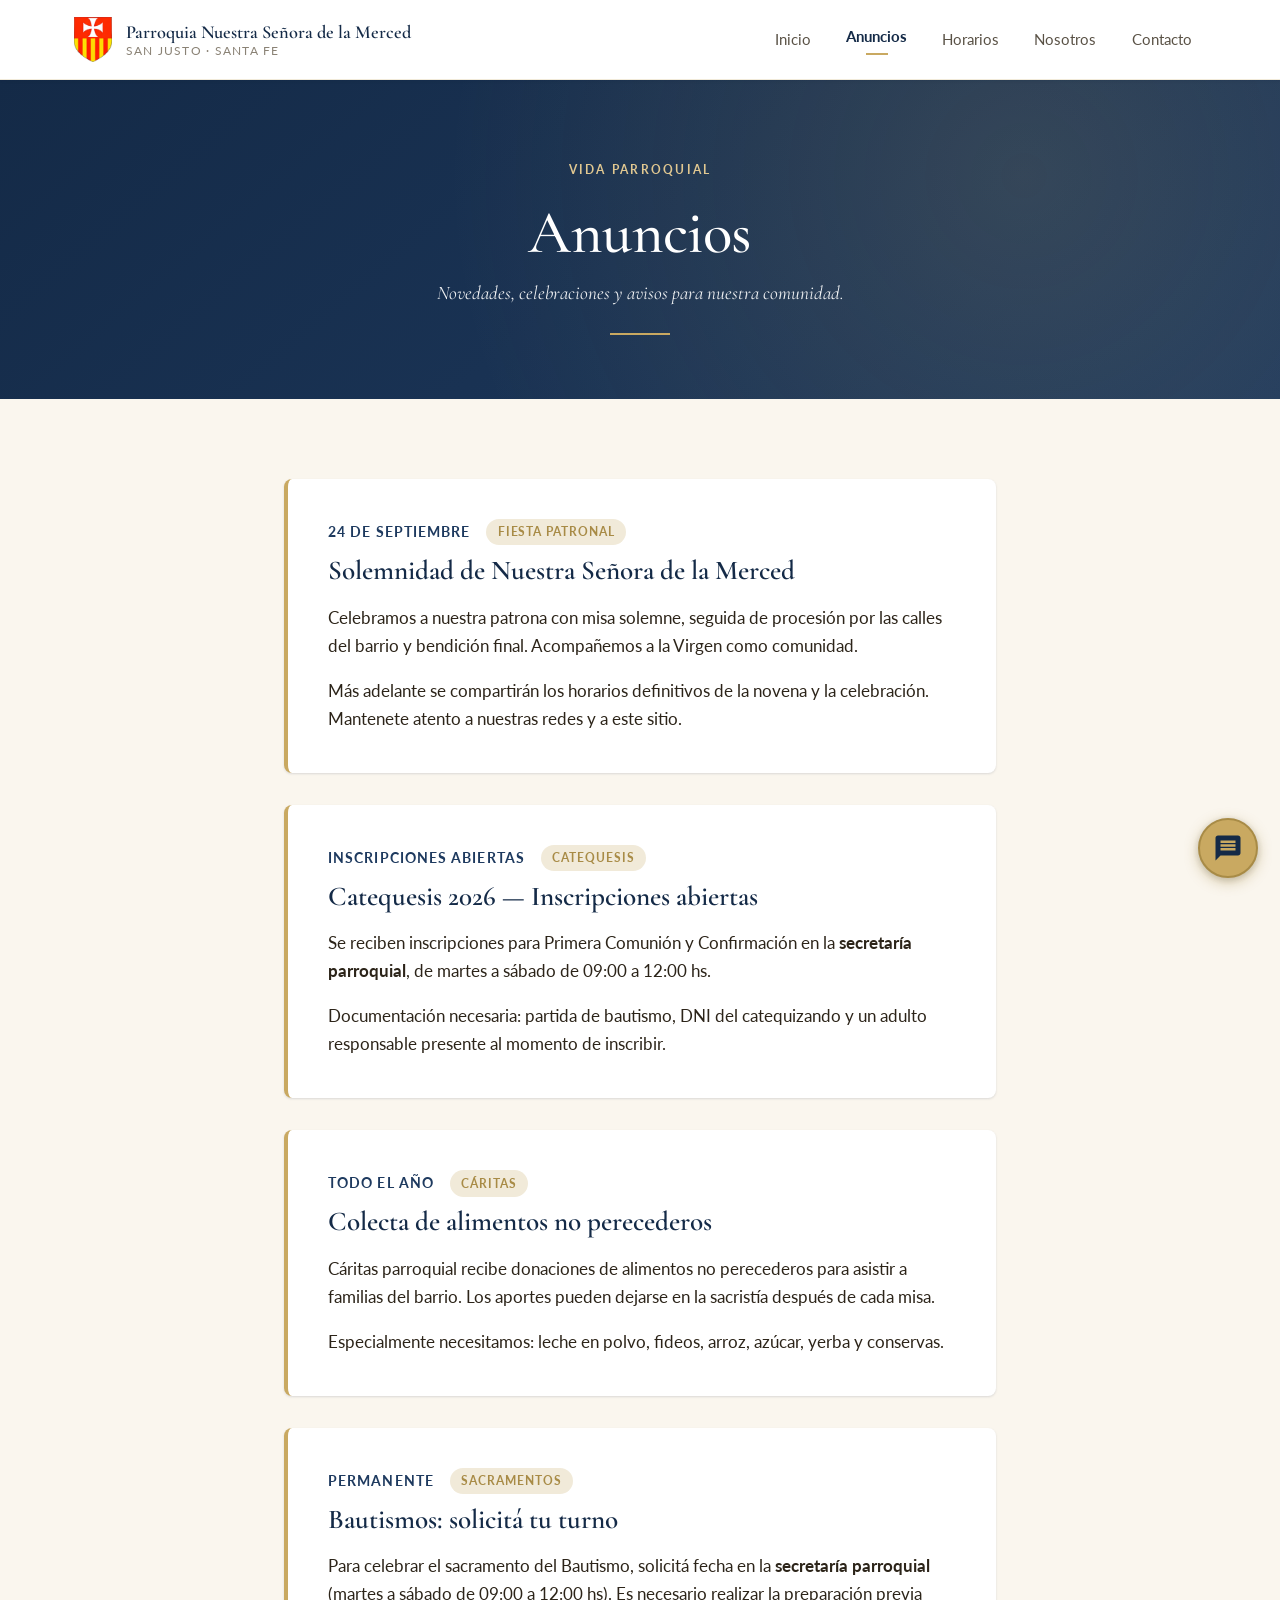
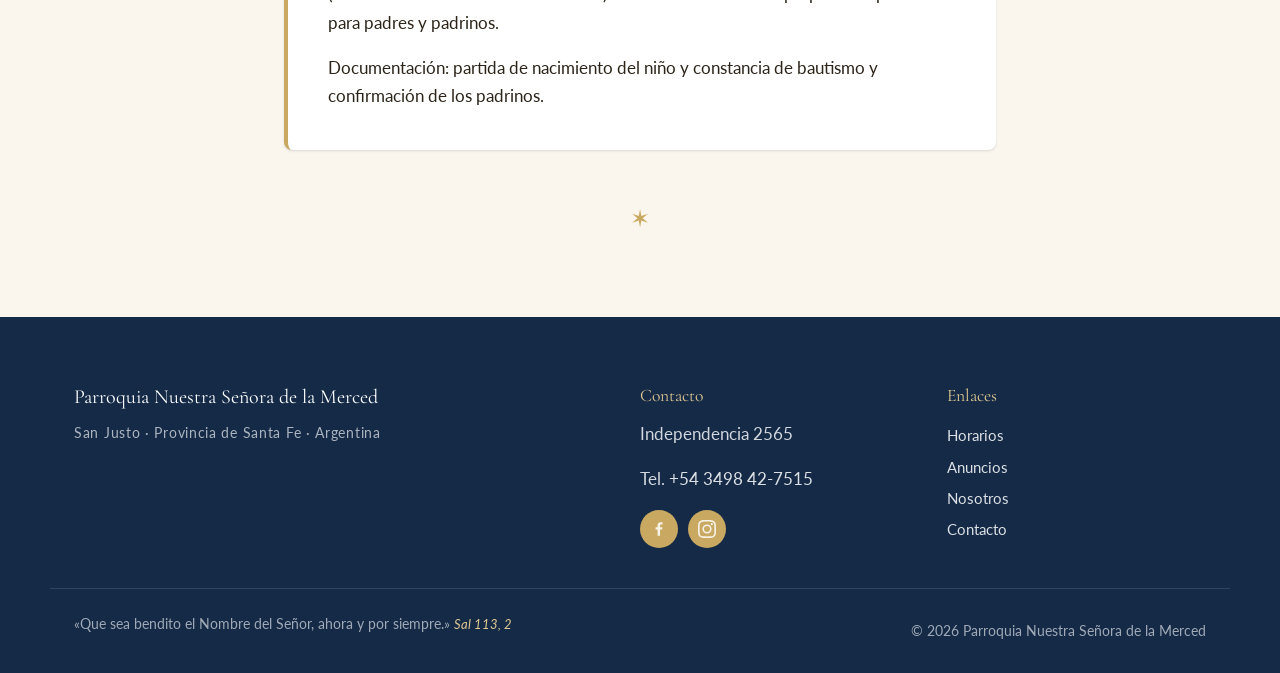
==== commit 1206ca5c: "Agregar asistente parroquial: chatbot FAQ con búsqueda por palabras clave - Nuevo widget de chat (bo" ====
--- a/anuncios.html
+++ b/anuncios.html
@@ -169,7 +169,30 @@
     </a>
   </nav>
 
+  <button class="chat-toggle" type="button" aria-label="Abrir asistente" aria-expanded="false">
+    <svg viewBox="0 0 24 24" aria-hidden="true"><path d="M20 2H4c-1.1 0-1.99.9-1.99 2L2 22l4-4h14c1.1 0 2-.9 2-2V4c0-1.1-.9-2-2-2zm-2 12H6v-2h12v2zm0-3H6V9h12v2zm0-3H6V6h12v2z"/></svg>
+  </button>
+  <aside class="chat-panel" role="dialog" aria-label="Asistente parroquial" aria-hidden="true">
+    <header class="chat-head">
+      <div class="chat-head-info">
+        <span class="chat-avatar" aria-hidden="true"><svg viewBox="0 0 24 24"><path d="M11 7h2v4h4v2h-4v8h-2v-8H7v-2h4z"/></svg></span>
+        <div>
+          <p class="chat-title">Asistente parroquial</p>
+          <p class="chat-status">Te ayudo con consultas frecuentes</p>
+        </div>
+      </div>
+      <button type="button" class="chat-close" aria-label="Cerrar chat">&times;</button>
+    </header>
+    <div class="chat-body" role="log" aria-live="polite"></div>
+    <div class="chat-quick"></div>
+    <form class="chat-input" autocomplete="off">
+      <input type="text" placeholder="Escribí tu consulta…" aria-label="Mensaje">
+      <button type="submit" aria-label="Enviar"><svg viewBox="0 0 24 24" aria-hidden="true"><path d="M2.01 21L23 12 2.01 3 2 10l15 2-15 2z"/></svg></button>
+    </form>
+  </aside>
+
   <script src="js/main.js"></script>
+  <script src="js/chatbot.js"></script>
   <script>
     if ('serviceWorker' in navigator) {
       window.addEventListener('load', function() {
--- a/css/styles.css
+++ b/css/styles.css
@@ -890,6 +890,241 @@
   padding: 6rem 0 5rem;
 }
 
+/* ---------- Chatbot (asistente parroquial) ---------- */
+.chat-toggle {
+  position: fixed;
+  bottom: 22px;
+  right: 22px;
+  width: 60px;
+  height: 60px;
+  background: var(--color-gold);
+  color: var(--color-primary-dark);
+  border: 2px solid var(--color-gold-dark);
+  border-radius: 50%;
+  display: flex;
+  align-items: center;
+  justify-content: center;
+  cursor: pointer;
+  box-shadow: 0 4px 14px rgba(168, 139, 70, 0.45), 0 2px 6px rgba(20,42,71,0.18);
+  z-index: 95;
+  transition: transform .2s ease, box-shadow .2s ease, opacity .2s ease;
+  padding: 0;
+}
+.chat-toggle:hover {
+  transform: scale(1.06);
+  box-shadow: 0 6px 18px rgba(168, 139, 70, 0.55), 0 3px 8px rgba(20,42,71,0.22);
+}
+.chat-toggle svg {
+  width: 30px;
+  height: 30px;
+  fill: currentColor;
+}
+.chat-toggle.hidden {
+  opacity: 0;
+  pointer-events: none;
+  transform: scale(0.6);
+}
+
+.chat-panel {
+  position: fixed;
+  bottom: 22px;
+  right: 22px;
+  width: 380px;
+  max-width: calc(100vw - 32px);
+  height: 580px;
+  max-height: calc(100vh - 60px);
+  background: var(--color-cream);
+  border-radius: 14px;
+  box-shadow: 0 20px 50px rgba(20, 42, 71, 0.30), 0 8px 20px rgba(20,42,71,0.18);
+  display: flex;
+  flex-direction: column;
+  overflow: hidden;
+  z-index: 96;
+  opacity: 0;
+  transform: translateY(20px) scale(0.96);
+  pointer-events: none;
+  transition: opacity .25s ease, transform .25s ease;
+  border: 1px solid rgba(201,169,97,0.35);
+}
+.chat-panel.open {
+  opacity: 1;
+  transform: translateY(0) scale(1);
+  pointer-events: auto;
+}
+
+.chat-head {
+  background: linear-gradient(135deg, var(--color-primary-dark), var(--color-primary));
+  color: var(--color-white);
+  padding: 14px 16px;
+  display: flex;
+  align-items: center;
+  justify-content: space-between;
+  gap: 12px;
+  border-bottom: 2px solid var(--color-gold);
+}
+.chat-head-info {
+  display: flex;
+  align-items: center;
+  gap: 10px;
+  min-width: 0;
+}
+.chat-avatar {
+  width: 38px;
+  height: 38px;
+  border-radius: 50%;
+  background: var(--color-gold);
+  color: var(--color-primary-dark);
+  display: inline-flex;
+  align-items: center;
+  justify-content: center;
+  flex-shrink: 0;
+  font-size: 1.2rem;
+}
+.chat-avatar svg { width: 20px; height: 20px; fill: currentColor; }
+.chat-title {
+  font-family: var(--font-serif);
+  font-size: 1.05rem;
+  font-weight: 600;
+  margin: 0;
+  line-height: 1.1;
+}
+.chat-status {
+  font-size: 0.75rem;
+  color: var(--color-gold-light);
+  margin: 2px 0 0;
+  letter-spacing: 0.02em;
+}
+.chat-close {
+  background: transparent;
+  border: 0;
+  color: var(--color-white);
+  font-size: 1.6rem;
+  line-height: 1;
+  cursor: pointer;
+  padding: 4px 8px;
+  border-radius: 4px;
+  transition: background .15s ease;
+}
+.chat-close:hover { background: rgba(255,255,255,0.12); }
+
+.chat-body {
+  flex: 1;
+  overflow-y: auto;
+  padding: 16px;
+  display: flex;
+  flex-direction: column;
+  gap: 10px;
+  background: var(--color-cream);
+  scroll-behavior: smooth;
+}
+.chat-msg {
+  max-width: 85%;
+  padding: 10px 14px;
+  border-radius: 14px;
+  font-size: 0.92rem;
+  line-height: 1.5;
+  animation: chatFadeIn .25s ease;
+}
+.chat-msg p { margin: 0 0 0.4em; }
+.chat-msg p:last-child { margin-bottom: 0; }
+.chat-msg ul {
+  margin: 0.4em 0;
+  padding-left: 1.2em;
+}
+.chat-msg li { margin-bottom: 0.2em; }
+.chat-msg-bot {
+  background: var(--color-white);
+  color: var(--color-text);
+  align-self: flex-start;
+  border: 1px solid var(--color-cream-dark);
+  border-bottom-left-radius: 4px;
+}
+.chat-msg-bot a {
+  color: var(--color-primary);
+  text-decoration: underline;
+  text-decoration-color: var(--color-gold-light);
+}
+.chat-msg-user {
+  background: var(--color-primary);
+  color: var(--color-white);
+  align-self: flex-end;
+  border-bottom-right-radius: 4px;
+}
+@keyframes chatFadeIn {
+  from { opacity: 0; transform: translateY(6px); }
+  to { opacity: 1; transform: translateY(0); }
+}
+
+.chat-quick {
+  padding: 0 12px 8px;
+  display: flex;
+  flex-wrap: wrap;
+  gap: 6px;
+  background: var(--color-cream);
+  border-top: 1px dashed var(--color-cream-dark);
+  padding-top: 10px;
+}
+.chat-quick-btn {
+  background: var(--color-white);
+  border: 1px solid var(--color-gold-light);
+  color: var(--color-primary-dark);
+  padding: 6px 12px;
+  border-radius: 999px;
+  font-size: 0.82rem;
+  font-weight: 600;
+  cursor: pointer;
+  transition: background .15s ease, border-color .15s ease, transform .1s ease;
+  font-family: inherit;
+}
+.chat-quick-btn:hover {
+  background: var(--color-gold);
+  border-color: var(--color-gold-dark);
+  color: var(--color-primary-dark);
+}
+.chat-quick-btn:active { transform: scale(0.97); }
+
+.chat-input {
+  display: flex;
+  gap: 8px;
+  padding: 12px;
+  background: var(--color-white);
+  border-top: 1px solid var(--color-cream-dark);
+}
+.chat-input input {
+  flex: 1;
+  border: 1px solid var(--color-cream-dark);
+  border-radius: 999px;
+  padding: 10px 16px;
+  font-size: 0.92rem;
+  font-family: inherit;
+  background: var(--color-cream);
+  color: var(--color-text);
+  outline: none;
+  transition: border-color .15s ease;
+  min-width: 0;
+}
+.chat-input input:focus {
+  border-color: var(--color-gold);
+  background: var(--color-white);
+}
+.chat-input button[type="submit"] {
+  width: 40px;
+  height: 40px;
+  border-radius: 50%;
+  border: 0;
+  background: var(--color-gold);
+  color: var(--color-primary-dark);
+  display: inline-flex;
+  align-items: center;
+  justify-content: center;
+  cursor: pointer;
+  flex-shrink: 0;
+  transition: background .15s ease, transform .1s ease;
+}
+.chat-input button[type="submit"]:hover { background: var(--color-gold-dark); color: var(--color-white); }
+.chat-input button[type="submit"]:active { transform: scale(0.95); }
+.chat-input button[type="submit"] svg { width: 18px; height: 18px; fill: currentColor; }
+
 /* ---------- Bottom navigation (solo mobile) ---------- */
 .bottom-nav {
   display: none;
@@ -941,7 +1176,7 @@
 @media (max-width: 720px) {
   body {
     font-size: 16px;
-    padding-bottom: calc(64px + env(safe-area-inset-bottom));
+    padding-bottom: calc(78px + env(safe-area-inset-bottom));
   }
   .section { padding: 3.5rem 0; }
   .hero { min-height: 70vh; }
@@ -966,7 +1201,7 @@
     border-top: 1px solid var(--color-cream-dark);
     box-shadow: 0 -2px 14px rgba(20, 42, 71, 0.10);
     z-index: 90;
-    padding: 6px 0 calc(6px + env(safe-area-inset-bottom));
+    padding: 10px 0 calc(10px + env(safe-area-inset-bottom));
   }
   .bn-item {
     flex: 1;
@@ -974,19 +1209,19 @@
     flex-direction: column;
     align-items: center;
     justify-content: center;
-    gap: 3px;
-    padding: 6px 4px;
+    gap: 5px;
+    padding: 8px 4px;
     color: var(--color-muted);
     text-decoration: none;
-    font-size: 0.68rem;
+    font-size: 0.72rem;
     font-weight: 700;
     letter-spacing: 0.02em;
     line-height: 1;
     transition: color .15s ease;
   }
   .bn-item svg {
-    width: 22px;
-    height: 22px;
+    width: 24px;
+    height: 24px;
     fill: currentColor;
   }
   .bn-item.active {
@@ -1005,12 +1240,37 @@
 
   /* WhatsApp tiene que estar arriba de la bottom-nav */
   .wa-float {
-    bottom: calc(76px + env(safe-area-inset-bottom));
+    bottom: calc(90px + env(safe-area-inset-bottom));
     right: 16px;
     width: 52px;
     height: 52px;
   }
   .wa-float svg { width: 26px; height: 26px; }
+
+  /* Chat: el toggle también arriba de la bottom-nav */
+  .chat-toggle {
+    bottom: calc(90px + env(safe-area-inset-bottom));
+    right: 16px;
+    width: 56px;
+    height: 56px;
+  }
+  .chat-toggle svg { width: 26px; height: 26px; }
+
+  /* Chat panel: pantalla completa en mobile, sale desde abajo */
+  .chat-panel {
+    width: 100vw;
+    max-width: 100vw;
+    right: 0;
+    left: 0;
+    bottom: 0;
+    height: 100dvh;
+    max-height: 100dvh;
+    border-radius: 0;
+    border: 0;
+    transform: translateY(100%);
+    padding-bottom: calc(78px + env(safe-area-inset-bottom));
+  }
+  .chat-panel.open { transform: translateY(0); }
 }
 @media (max-width: 480px) {
   .brand-title { font-size: 0.95rem; }
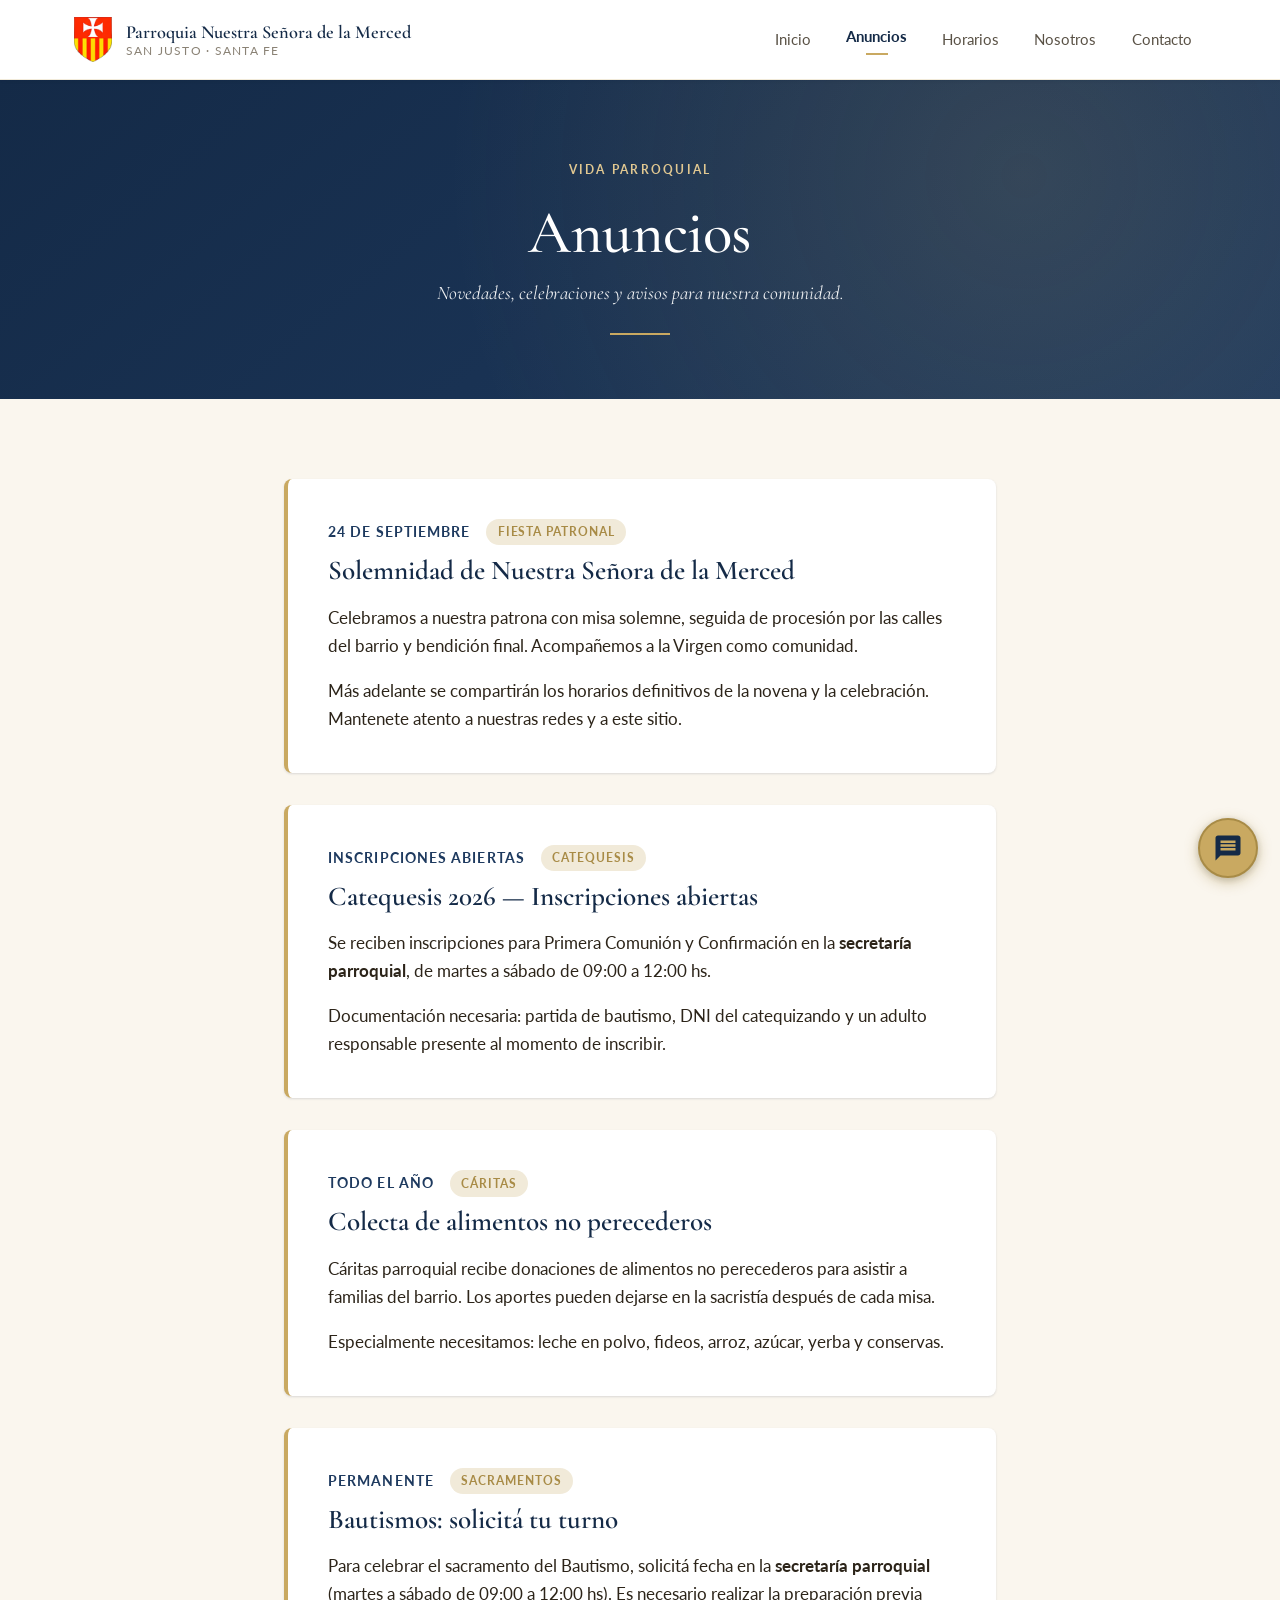
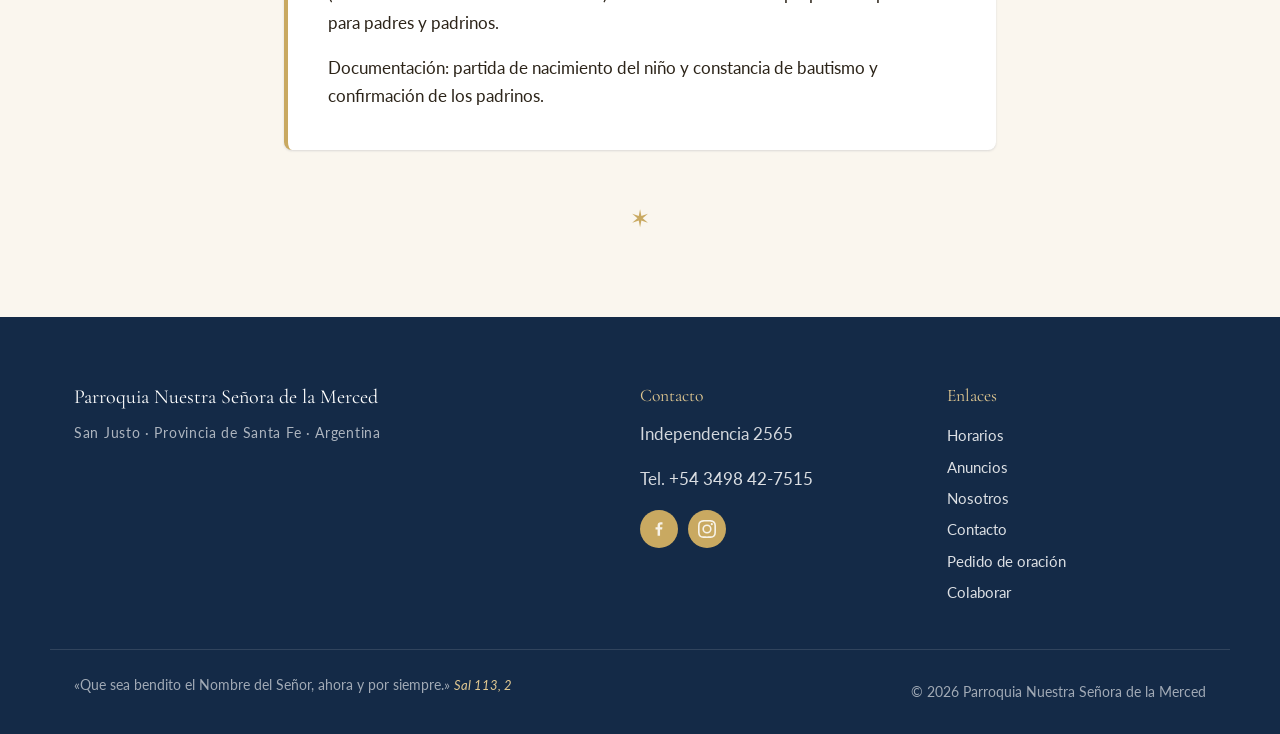
==== commit a2e44232: "Avanzar roadmap: SEO, oración, eventos, colaborar y scaffolding de analytics" ====
--- a/anuncios.html
+++ b/anuncios.html
@@ -21,6 +21,7 @@
   <meta property="og:url" content="https://gustiolmos.github.io/lamercedsj-web/anuncios.html">
   <meta property="og:image" content="https://gustiolmos.github.io/lamercedsj-web/img/fachada.jpg">
   <meta name="twitter:card" content="summary_large_image">
+  <link rel="canonical" href="https://gustiolmos.github.io/lamercedsj-web/anuncios.html">
 
   <link rel="preconnect" href="https://fonts.googleapis.com">
   <link rel="preconnect" href="https://fonts.gstatic.com" crossorigin>
@@ -133,6 +134,8 @@
           <li><a href="anuncios.html">Anuncios</a></li>
           <li><a href="nosotros.html">Nosotros</a></li>
           <li><a href="contacto.html">Contacto</a></li>
+          <li><a href="oracion.html">Pedido de oración</a></li>
+          <li><a href="colaborar.html">Colaborar</a></li>
         </ul>
       </div>
     </div>
@@ -193,6 +196,7 @@
 
   <script src="js/main.js"></script>
   <script src="js/chatbot.js"></script>
+  <script src="js/analytics.js"></script>
   <script>
     if ('serviceWorker' in navigator) {
       window.addEventListener('load', function() {
--- a/css/styles.css
+++ b/css/styles.css
@@ -485,6 +485,136 @@
   font-weight: 700;
 }
 
+/* ---------- Event cards (calendario) ---------- */
+.event-card {
+  display: flex;
+  flex-direction: column;
+}
+.event-card p { flex: 1; }
+.event-countdown {
+  display: inline-block;
+  align-self: flex-start;
+  margin-top: 0.6rem;
+  padding: 0.32rem 0.8rem;
+  background: var(--color-cream-dark);
+  color: var(--color-primary);
+  border-radius: 999px;
+  font-size: 0.82rem;
+  font-weight: 700;
+  letter-spacing: 0.02em;
+}
+.event-featured {
+  border-top-color: var(--color-primary);
+  background: linear-gradient(180deg, #fffdf6 0%, #ffffff 100%);
+  box-shadow: var(--shadow-md);
+}
+.event-featured .event-countdown {
+  background: var(--color-primary);
+  color: var(--color-gold-light);
+}
+.events-empty {
+  text-align: center;
+  color: var(--color-muted);
+  font-style: italic;
+  padding: 2rem 0;
+}
+
+/* ---------- Formularios (oración / contacto / colaborar) ---------- */
+.prayer-form {
+  background: var(--color-white);
+  padding: 2.2rem;
+  border-radius: var(--radius-md);
+  box-shadow: var(--shadow-sm);
+  border-top: 3px solid var(--color-gold);
+}
+.form-row { margin-bottom: 1.2rem; }
+.form-row label {
+  display: block;
+  font-weight: 700;
+  color: var(--color-primary-dark);
+  margin-bottom: 0.4rem;
+  font-size: 0.95rem;
+}
+.form-optional { color: var(--color-muted); font-weight: 400; font-size: 0.85em; }
+.form-required { color: var(--color-gold-dark); }
+.form-row input,
+.form-row textarea {
+  width: 100%;
+  padding: 0.7rem 0.9rem;
+  border: 1px solid #d9d2c2;
+  border-radius: var(--radius-sm);
+  font-family: var(--font-sans);
+  font-size: 1rem;
+  color: var(--color-text);
+  background: var(--color-cream);
+  transition: border-color .15s, box-shadow .15s;
+}
+.form-row input:focus,
+.form-row textarea:focus {
+  outline: none;
+  border-color: var(--color-gold);
+  box-shadow: 0 0 0 3px rgba(201, 169, 97, 0.18);
+  background: var(--color-white);
+}
+.form-row textarea { resize: vertical; min-height: 130px; }
+.form-hint {
+  display: block;
+  margin-top: 0.35rem;
+  font-size: 0.85rem;
+  color: var(--color-muted);
+}
+.form-actions {
+  margin-top: 1.6rem;
+  display: flex;
+  justify-content: flex-end;
+}
+
+/* ---------- Donaciones / colaborar ---------- */
+.donate-block {
+  background: var(--color-white);
+  padding: 2.5rem 2rem;
+  border-radius: var(--radius-md);
+  box-shadow: var(--shadow-sm);
+  border-top: 3px solid var(--color-gold);
+  text-align: center;
+}
+.donate-uses {
+  display: grid;
+  grid-template-columns: repeat(3, 1fr);
+  gap: 1.2rem;
+  margin: 2rem 0;
+  text-align: left;
+}
+.donate-use {
+  background: var(--color-cream);
+  padding: 1.2rem;
+  border-radius: var(--radius-sm);
+}
+.donate-use h4 {
+  color: var(--color-primary);
+  font-family: var(--font-serif);
+  margin: 0 0 0.4rem;
+  font-size: 1.1rem;
+}
+.donate-use p { margin: 0; font-size: 0.92rem; color: var(--color-text-soft); }
+.btn-mp {
+  background: #009ee3;
+  color: #fff;
+  border-color: #009ee3;
+}
+.btn-mp:hover { background: #007fb3; border-color: #007fb3; color: #fff; }
+.donate-disabled {
+  margin-top: 1rem;
+  padding: 1rem;
+  background: var(--color-cream-dark);
+  border-radius: var(--radius-sm);
+  color: var(--color-text-soft);
+  font-size: 0.92rem;
+}
+@media (max-width: 720px) {
+  .donate-uses { grid-template-columns: 1fr; }
+}
+
 /* ---------- Quote block ---------- */
 .quote-block {
   text-align: center;
@@ -939,7 +1069,7 @@
   display: flex;
   flex-direction: column;
   overflow: hidden;
-  z-index: 96;
+  z-index: 110;
   opacity: 0;
   transform: translateY(20px) scale(0.96);
   pointer-events: none;
@@ -1256,7 +1386,8 @@
   }
   .chat-toggle svg { width: 26px; height: 26px; }
 
-  /* Chat panel: pantalla completa en mobile, sale desde abajo */
+  /* Chat panel: pantalla completa en mobile, sale desde abajo.
+     z-index alto para tapar también al site-header sticky y la bottom-nav. */
   .chat-panel {
     width: 100vw;
     max-width: 100vw;
@@ -1268,9 +1399,13 @@
     border-radius: 0;
     border: 0;
     transform: translateY(100%);
-    padding-bottom: calc(78px + env(safe-area-inset-bottom));
   }
   .chat-panel.open { transform: translateY(0); }
+
+  /* En mobile el input tiene que respetar la safe-area del home indicator */
+  .chat-input {
+    padding-bottom: calc(12px + env(safe-area-inset-bottom));
+  }
 }
 @media (max-width: 480px) {
   .brand-title { font-size: 0.95rem; }
